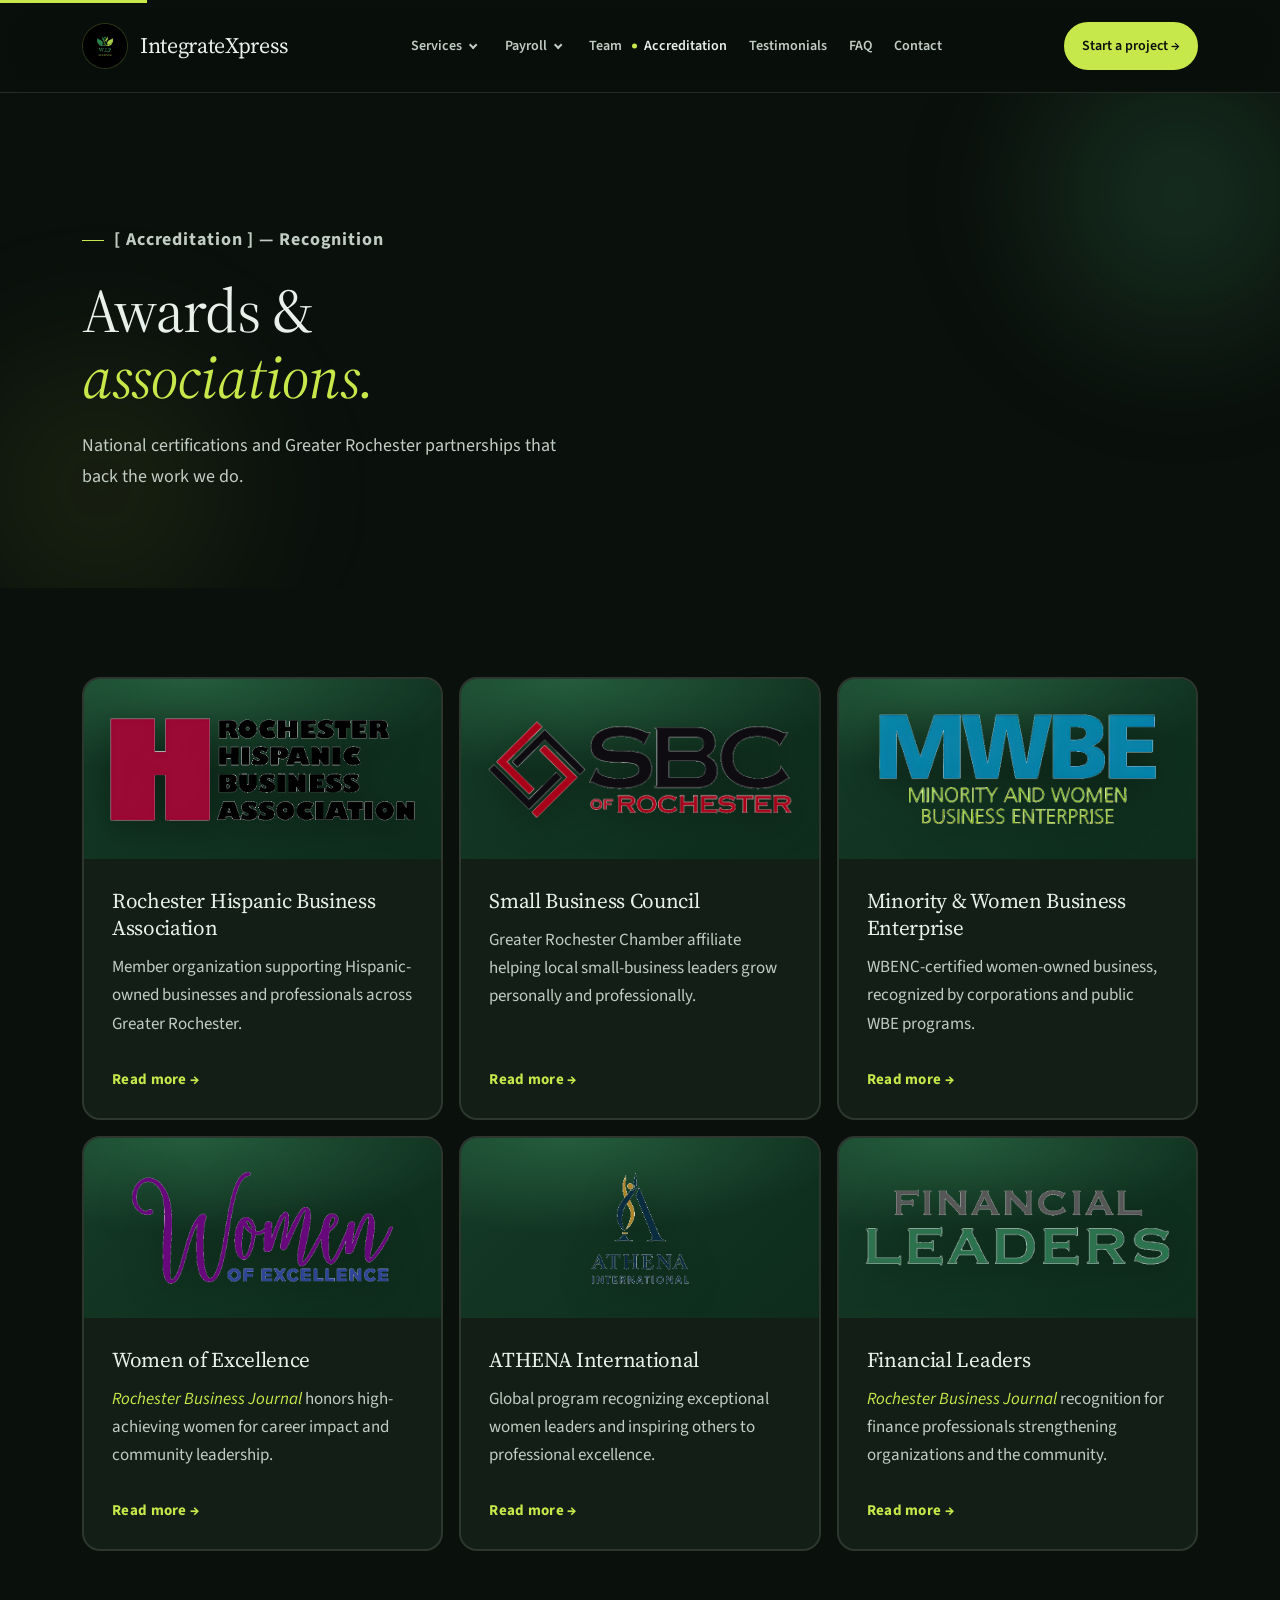
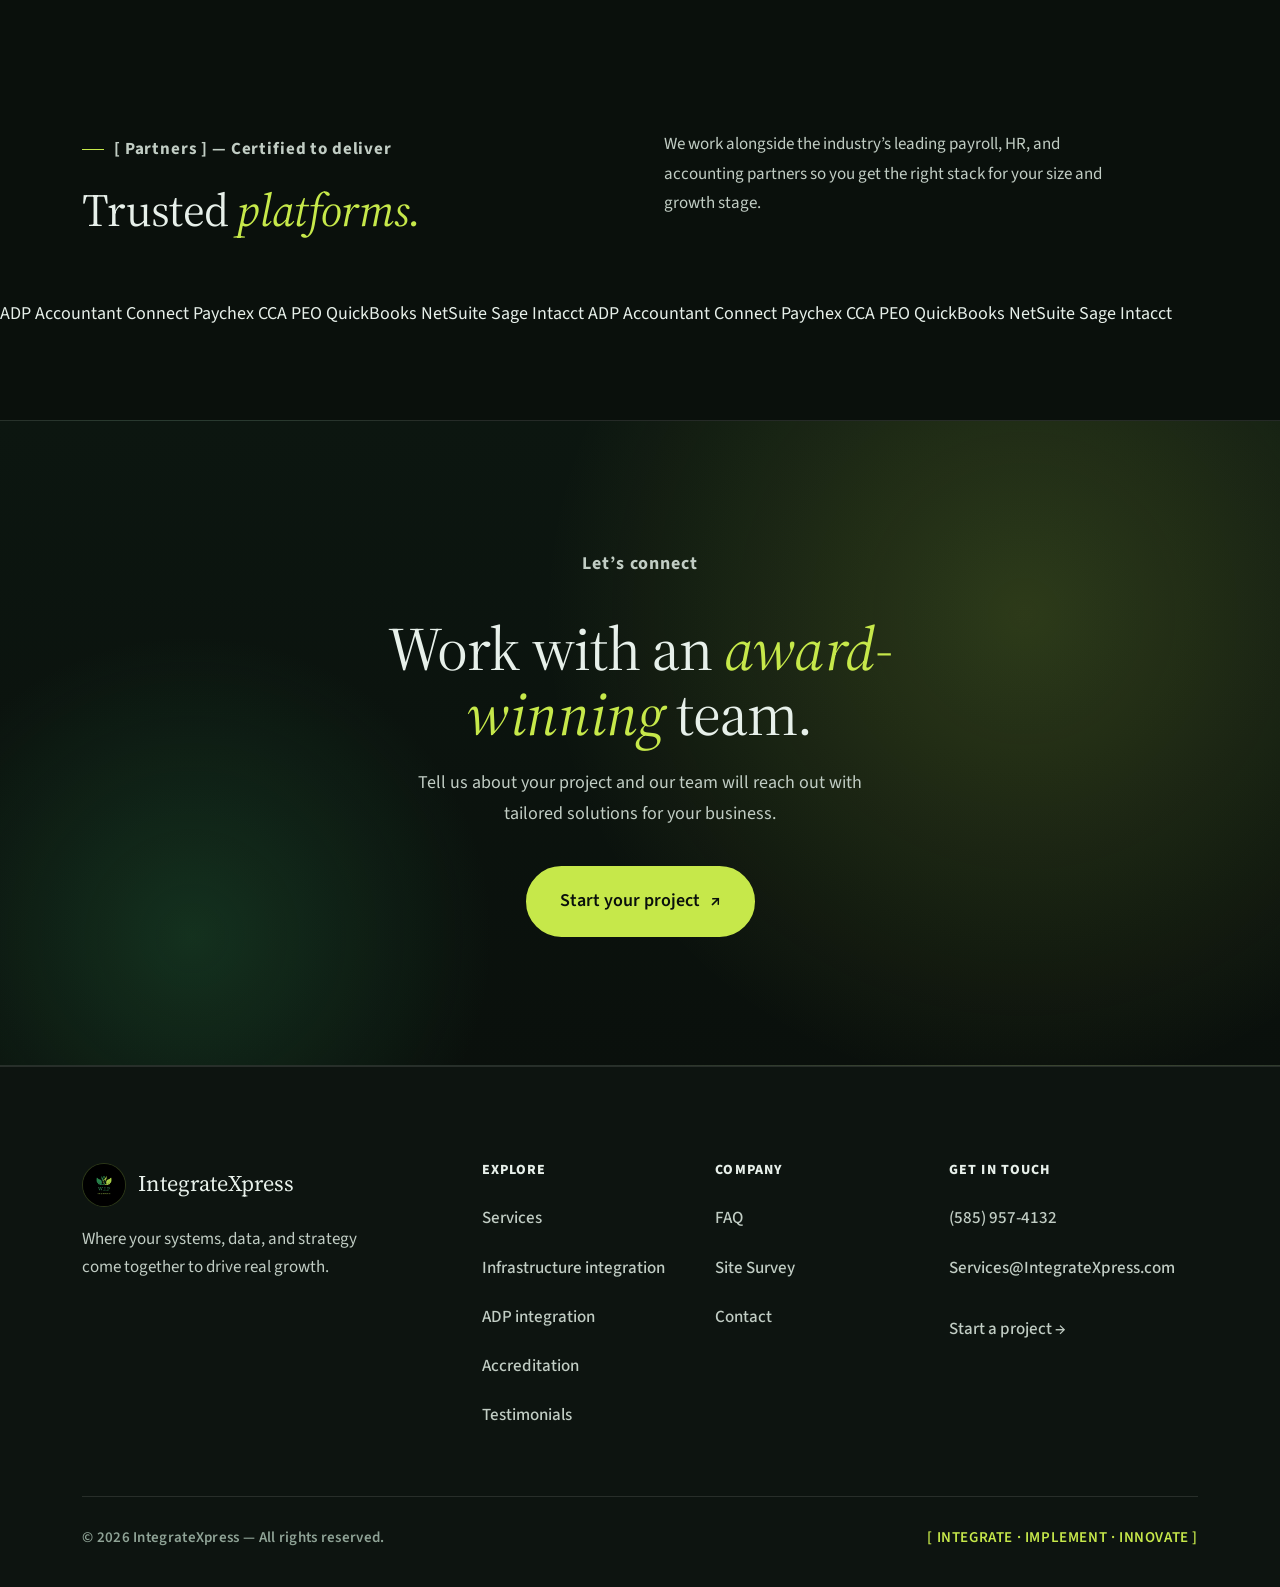
==== accreditation.html @ d5f606ea "Use transparent PNG accreditation logos with improved background removal. Co-authored-by: Cursor <cu" ====
<!DOCTYPE html>
<html lang="en">
<head>
  <meta charset="UTF-8" />
  <meta name="viewport" content="width=device-width, initial-scale=1.0" />
  <title>Accreditation | IntegrateXpress</title>
  <meta name="description" content="Awards, associations, and certifications behind IntegrateXpress." />
  <link rel="icon" type="image/png" href="IntegrateXpress%20Logo%20(2).png" />
  <link rel="preconnect" href="https://fonts.googleapis.com" />
  <link rel="preconnect" href="https://fonts.gstatic.com" crossorigin />
  <link href="https://fonts.googleapis.com/css2?family=Source+Sans+3:ital,wght@0,400;0,500;0,600;0,700;1,400&family=Source+Serif+4:ital,opsz,wght@0,8..60,400;0,8..60,600;1,8..60,400&display=swap" rel="stylesheet" />
  <link rel="stylesheet" href="assets/css/styles.css?v=15" />
</head>
<body>
  <a href="#main" class="skip-link">Skip to content</a>

  <header class="site-header">
    <div class="container">
      <nav class="nav" data-nav aria-label="Primary">
        <a href="index.html" class="nav__brand">
          <img src="IntegrateXpress%20Logo%20(2).png" alt="" />
          <strong>IntegrateXpress</strong>
        </a>
        <button class="nav__toggle" data-nav-toggle aria-label="Toggle menu" aria-expanded="false">
          <span></span><span></span><span></span>
        </button>
                        <ul class="nav__links">
          <li class="nav__item nav__item--dropdown">
            <button type="button" class="nav__dropdown-btn" id="nav-services-btn" data-nav-dropdown="services" data-nav-dropdown-toggle aria-expanded="false" aria-haspopup="true" aria-controls="nav-services-menu">
              Services <span class="nav__dropdown-chevron" aria-hidden="true"></span>
            </button>
            <ul class="nav__sub" id="nav-services-menu" role="menu" aria-labelledby="nav-services-btn">
              <li role="none"><a href="infrastructure-integration.html" role="menuitem">Infrastructure</a></li>
              <li role="none"><a href="erp-consulting.html" role="menuitem">ERP consulting</a></li>
              <li role="none"><a href="services.html" role="menuitem">All services</a></li>
            </ul>
          </li>
          <li class="nav__item nav__item--dropdown">
            <button type="button" class="nav__dropdown-btn" id="nav-payroll-btn" data-nav-dropdown="payroll" data-nav-dropdown-toggle aria-expanded="false" aria-haspopup="true" aria-controls="nav-payroll-menu">
              Payroll <span class="nav__dropdown-chevron" aria-hidden="true"></span>
            </button>
            <ul class="nav__sub" id="nav-payroll-menu" role="menu" aria-labelledby="nav-payroll-btn">
              <li role="none"><a href="adp-integration.html" role="menuitem">ADP integration</a></li>
              <li role="none"><a href="paychex-integration.html" role="menuitem">Paychex referral</a></li>
            </ul>
          </li>
          <li><a href="team.html">Team</a></li>
          <li><a href="accreditation.html">Accreditation</a></li>
          <li><a href="testimonials.html">Testimonials</a></li>
          <li><a href="faq.html">FAQ</a></li>
          <li><a href="contact.html">Contact</a></li>
        </ul>
        <a href="get-started.html" class="btn btn--primary btn--sm nav__cta">Start a project &rarr;</a>
      </nav>
    </div>
  </header>

  <main id="main">

    <section class="page-hero">
      <div class="container">
        <div class="page-hero__inner reveal">
          <p class="kicker">[ Accreditation ] &mdash; Recognition</p>
          <h1>Awards &amp; <br /><em>associations.</em></h1>
          <p>National certifications and Greater Rochester partnerships that back the work we do.</p>
        </div>
      </div>
    </section>

    <section class="section section--tight">
      <div class="container">
        <div class="accred-grid" data-accred-grid>

          <article class="accred reveal" data-accred-title="Rochester Hispanic Business Association" data-accred-template="tpl-accred-rhba">
            <span class="accred__year">Member</span>
            <div class="accred__art">
              <button type="button" class="accred__thumb" aria-label="Open details: Rochester Hispanic Business Association">
                <img src="assets/accred/rochester-hispanic.png?v=1" alt="Rochester Hispanic Business Association logo" width="280" height="120" loading="lazy" />
              </button>
            </div>
            <div class="accred__body">
              <h3>Rochester Hispanic Business Association</h3>
              <p>Member organization supporting Hispanic-owned businesses and professionals across Greater Rochester.</p>
              <button type="button" class="more">Read more &rarr;</button>
            </div>
          </article>

          <article class="accred reveal" data-accred-title="Small Business Council" data-accred-template="tpl-accred-sbc">
            <span class="accred__year">Affiliate</span>
            <div class="accred__art">
              <button type="button" class="accred__thumb" aria-label="Open details: Small Business Council">
                <img src="assets/accred/small-business-council.png?v=1" alt="Small Business Council of Rochester logo" width="280" height="120" loading="lazy" />
              </button>
            </div>
            <div class="accred__body">
              <h3>Small Business Council</h3>
              <p>Greater Rochester Chamber affiliate helping local small-business leaders grow personally and professionally.</p>
              <button type="button" class="more">Read more &rarr;</button>
            </div>
          </article>

          <article class="accred reveal" data-accred-title="Minority &amp; Women Business Enterprise" data-accred-template="tpl-accred-mwbe">
            <span class="accred__year">Certified</span>
            <div class="accred__art">
              <button type="button" class="accred__thumb" aria-label="Open details: Minority and Women Business Enterprise">
                <img src="assets/accred/minority-women-business.png?v=1" alt="Women Business Enterprise National Council certification" width="280" height="120" loading="lazy" />
              </button>
            </div>
            <div class="accred__body">
              <h3>Minority &amp; Women Business Enterprise</h3>
              <p>WBENC-certified women-owned business, recognized by corporations and public WBE programs.</p>
              <button type="button" class="more">Read more &rarr;</button>
            </div>
          </article>

          <article class="accred reveal" data-accred-title="2023 Rochester Business Journal Women of Excellence" data-accred-template="tpl-accred-woe">
            <span class="accred__year">2023</span>
            <div class="accred__art">
              <button type="button" class="accred__thumb" aria-label="Open details: Rochester Business Journal Women of Excellence">
                <img src="assets/accred/women-of-excellence.png?v=1" alt="Rochester Business Journal Women of Excellence 2023" width="280" height="120" loading="lazy" />
              </button>
            </div>
            <div class="accred__body">
              <h3>Women of Excellence</h3>
              <p><em>Rochester Business Journal</em> honors high-achieving women for career impact and community leadership.</p>
              <button type="button" class="more">Read more &rarr;</button>
            </div>
          </article>

          <article class="accred reveal" data-accred-title="2023 ATHENA International" data-accred-template="tpl-accred-athena">
            <span class="accred__year">2023</span>
            <div class="accred__art">
              <button type="button" class="accred__thumb" aria-label="Open details: ATHENA International">
                <img src="assets/accred/athena-international.png?v=1" alt="ATHENA International Award 2023" width="280" height="120" loading="lazy" />
              </button>
            </div>
            <div class="accred__body">
              <h3>ATHENA International</h3>
              <p>Global program recognizing exceptional women leaders and inspiring others to professional excellence.</p>
              <button type="button" class="more">Read more &rarr;</button>
            </div>
          </article>

          <article class="accred reveal" data-accred-title="Financial Leaders" data-accred-template="tpl-accred-financial">
            <span class="accred__year">2023</span>
            <div class="accred__art">
              <button type="button" class="accred__thumb" aria-label="Open details: Financial Leaders">
                <img src="assets/accred/financial-leaders.png?v=1" alt="Rochester Business Journal Financial Leaders 2023" width="280" height="120" loading="lazy" />
              </button>
            </div>
            <div class="accred__body">
              <h3>Financial Leaders</h3>
              <p><em>Rochester Business Journal</em> recognition for finance professionals strengthening organizations and the community.</p>
              <button type="button" class="more">Read more &rarr;</button>
            </div>
          </article>

        </div>
      </div>
    </section>

    <!-- PARTNER MARQUEE -->
    <section class="section section--tight">
      <div class="container">
        <div class="section-head reveal">
          <div>
            <p class="kicker">[ Partners ] &mdash; Certified to deliver</p>
            <h2>Trusted <em>platforms.</em></h2>
          </div>
          <p>We work alongside the industry&rsquo;s leading payroll, HR, and accounting partners so you get the right stack for your size and growth stage.</p>
        </div>
      </div>

      <div class="marquee" aria-label="Partner platforms">
        <div class="marquee__track">
          <span class="marquee__item">ADP Accountant Connect</span>
          <span class="marquee__item">Paychex</span>
          <span class="marquee__item">CCA</span>
          <span class="marquee__item">PEO</span>
          <span class="marquee__item">QuickBooks</span>
          <span class="marquee__item">NetSuite</span>
          <span class="marquee__item">Sage Intacct</span>
          <span class="marquee__item">ADP Accountant Connect</span>
          <span class="marquee__item">Paychex</span>
          <span class="marquee__item">CCA</span>
          <span class="marquee__item">PEO</span>
          <span class="marquee__item">QuickBooks</span>
          <span class="marquee__item">NetSuite</span>
          <span class="marquee__item">Sage Intacct</span>
        </div>
      </div>
    </section>

    <!-- CTA -->
    <section class="cta-band">
      <div class="container reveal">
        <p class="kicker kicker--plain">Let&rsquo;s connect</p>
        <h2>Work with an <em>award-winning</em> team.</h2>
        <p>Tell us about your project and our team will reach out with tailored solutions for your business.</p>
        <a href="get-started.html" class="btn btn--primary btn--lg">Start your project <span class="arrow">&#8599;</span></a>
      </div>
    </section>
  </main>

  <footer class="site-footer">
    <div class="container">
      <div class="footer__top">
        <div>
          <div class="footer__brand">
            <img src="IntegrateXpress%20Logo%20(2).png" alt="" />
            <strong>IntegrateXpress</strong>
          </div>
          <p class="footer__tagline">Where your systems, data, and strategy come together to drive real growth.</p>
        </div>
        <div class="footer__col">
          <h4>Explore</h4>
          <a href="services.html">Services</a>
          <a href="infrastructure-integration.html">Infrastructure integration</a>
          <a href="adp-integration.html">ADP integration</a>
          <a href="accreditation.html">Accreditation</a>
          <a href="testimonials.html">Testimonials</a>
        </div>
        <div class="footer__col">
          <h4>Company</h4>
          <a href="faq.html">FAQ</a>
          <a href="site-survey.html">Site Survey</a>
          <a href="contact.html">Contact</a>
        </div>
        <div class="footer__col">
          <h4>Get in touch</h4>
          <a href="tel:+15859574132">(585) 957-4132</a>
          <a href="mailto:Services@IntegrateXpress.com">Services@IntegrateXpress.com</a>
          <a href="get-started.html" class="footer-link--cta">Start a project &rarr;</a>
        </div>
      </div>
      <div class="footer__bottom">
        <span>&copy; <span data-year>2026</span> IntegrateXpress &mdash; All rights reserved.</span>
        <span class="seal">[ INTEGRATE &middot; IMPLEMENT &middot; INNOVATE ]</span>
      </div>
    </div>
  </footer>

  <dialog class="accred-dialog" id="accred-dialog" aria-labelledby="accred-dialog-title">
    <div class="accred-dialog__inner">
      <button type="button" class="accred-dialog__close" data-accred-dialog-close aria-label="Close">&times;</button>
      <h2 id="accred-dialog-title" class="accred-dialog__title"></h2>
      <div class="accred-dialog__body" data-accred-dialog-body></div>
    </div>
  </dialog>

  <template id="tpl-accred-rhba">
    <p>The organization is dedicated to empowering Hispanic-owned businesses and professionals in the Greater Rochester area, founded in 1989 to promote economic and educational advancements for the Hispanic community. It offers a networking platform, celebrates Hispanic heritage, and provides updates and information to its members. Annually, it honors an individual with the Hispanic Business Person of the Year award, acknowledging their contributions to the business community and highlighting the impact of Hispanic professionals and entrepreneurs.</p>
  </template>

  <template id="tpl-accred-sbc">
    <p>The Small Business Council of Rochester (SBC), an affiliate of Greater Rochester Chamber of Commerce, has a lot to offer businesses in the Greater Rochester area. Led by an entirely volunteer but dedicated group of Rochester&rsquo;s small business leaders, the Small Business Council of Rochester is committed to providing Rochester&rsquo;s business community with programs to help local business leaders, and their businesses, grow and prosper &mdash; both personally and professionally.</p>
  </template>

  <template id="tpl-accred-mwbe">
    <p>Women Business Enterprise Certification with the Women&rsquo;s Business Enterprise National Council (WBENC), a private third-party that certifies women-owned businesses on behalf of U.S. corporations or WBE certification through city, county or state programs.</p>
  </template>

  <template id="tpl-accred-woe">
    <p>Women of Excellence identifies high-achieving women for their tremendous career accomplishments. The women are selected based on their professional experience, community involvement, leadership and sustained commitment to mentoring.</p>
  </template>

  <template id="tpl-accred-athena">
    <p>The internationally-recognized ATHENA Award<sup>&reg;</sup> Program was founded in 1982 in Lansing, Michigan by ATHENA International Founder Martha Mertz. The award was originally established to honor the achievements of exceptional women leaders. And more importantly, it was established to inspire others to achieve excellence in their professional and business lives.</p>
    <p>Since 1982, more than 6,700 top leaders in over 500 communities have received the prestigious ATHENA Award<sup>&reg;</sup> in the United States, Bermuda, Canada, China, Greece, India, Russia, United Arab Emirates, and United Kingdom. By honoring exceptional leaders, the ATHENA Award<sup>&reg;</sup> Program seeks to inspire others to achieve excellence in their professional and personal lives.</p>
  </template>

  <template id="tpl-accred-financial">
    <p>Recognizing financial professionals who have made outstanding contributions to their organizations and to the Greater Rochester community.</p>
  </template>

  <script src="assets/js/main.js?v=12"></script>
</body>
</html>
---- assets/css/styles.css ----
/* ============================================================
   IntegrateXpress  --  dark editorial green theme
   ============================================================ */

:root {
  /* Surfaces */
  --bg: #0a100c;
  --bg-2: #0d1410;
  --surface: #131e16;
  --surface-2: #1a2820;
  --surface-3: #213029;
  --line: rgba(255, 255, 255, 0.11);
  --line-2: rgba(198, 232, 74, 0.18);

  /* Greens */
  --green-deep: #1a5a36;
  --green: #2a7a47;
  --green-2: #46a16a;
  --olive: #8aa83e;

  /* Lime accent (from the brighter logo leaf) */
  --lime: #c6e84a;
  --lime-soft: rgba(198, 232, 74, 0.14);
  --lime-bright: #d8ee62;
  --lime-deep: #aacc2d;

  /* Text — slightly brighter secondary for readability */
  --text: #e7f0ea;
  --text-2: #c1cdc4;
  --text-3: #8fa396;

  /* Radius / shadow */
  --r-sm: 10px;
  --r: 18px;
  --r-lg: 28px;
  --r-xl: 40px;
  --shadow-1: 0 1px 0 rgba(255, 255, 255, 0.04) inset, 0 20px 40px -20px rgba(0, 0, 0, 0.6);
  --shadow-2: 0 30px 60px -30px rgba(0, 0, 0, 0.7), 0 0 0 1px var(--line);

  /* Type — high-legibility pairing */
  --display: "Source Serif 4", "Source Serif Pro", Georgia, "Times New Roman", serif;
  --sans: "Source Sans 3", -apple-system, BlinkMacSystemFont, "Segoe UI", Roboto, Helvetica, Arial, sans-serif;
  --mono: var(--sans);

  /* Layout */
  --container: 1180px;
  --header-h: 92px;
  --tap-min: 48px;
}

* { box-sizing: border-box; }

html { scroll-behavior: smooth; background: var(--bg); }

body {
  margin: 0;
  font-family: var(--sans);
  font-size: 1.125rem;
  line-height: 1.72;
  color: var(--text);
  background: var(--bg);
  -webkit-font-smoothing: antialiased;
  -moz-osx-font-smoothing: grayscale;
  overflow-x: hidden;
}

img, video, svg { max-width: 100%; display: block; }

::selection { background: var(--lime); color: #0a100c; }

/* Comfortable focus indicators */
:focus-visible {
  outline: 3px solid var(--lime-bright);
  outline-offset: 3px;
}
:focus:not(:focus-visible) {
  outline: none;
}

a {
  color: var(--text);
  text-decoration: none;
  transition: color .2s ease;
}
a:hover { color: var(--lime); }

h1, h2, h3, h4 {
  font-family: var(--display);
  font-weight: 400;
  color: var(--text);
  letter-spacing: -0.015em;
  line-height: 1.12;
  margin: 0 0 .52em;
}
h1 { font-size: clamp(2.35rem, 5.2vw, 4.5rem); line-height: 1.06; }
h2 { font-size: clamp(1.9rem, 3.6vw, 3.35rem); }
h3 { font-size: clamp(1.35rem, 2vw, 1.95rem); }
h4 {
  font-family: var(--sans);
  font-size: 1.0625rem;
  font-weight: 700;
  letter-spacing: .06em;
  text-transform: uppercase;
}
em, .italic { font-style: italic; color: var(--lime); }

p { margin: 0 0 1em; color: var(--text-2); }

.btn--primary:focus-visible {
  outline: 3px solid #fff;
  outline-offset: 4px;
}

.container {
  width: 100%;
  max-width: var(--container);
  margin: 0 auto;
  padding: 0 32px;
}
@media (max-width: 600px) { .container { padding: 0 20px; } }

.section { padding: clamp(80px, 10vw, 128px) 0; position: relative; }
.section--tight { padding: clamp(64px, 7vw, 96px) 0; }
.section--divider { border-top: 1px solid var(--line); }

/* Eyebrow / kicker — clear labels without tiny monospace */
.kicker {
  font-family: var(--sans);
  font-size: 0.875rem;
  font-weight: 700;
  text-transform: none;
  letter-spacing: 0.05em;
  color: var(--lime);
  margin: 0 0 1.25em;
  display: inline-flex;
  align-items: center;
  gap: 10px;
  line-height: 1.35;
}
.kicker::before {
  content: "";
  width: 22px;
  height: 1px;
  background: var(--lime);
  display: inline-block;
}
.kicker--plain::before { display: none; }

/* Skip link */
.skip-link {
  position: absolute;
  left: 0; top: -40px;
  background: var(--lime);
  color: #0a100c;
  padding: 12px 18px;
  font-weight: 700;
  z-index: 1000;
  font-family: var(--sans);
  font-size: 0.9375rem;
  letter-spacing: .04em;
  line-height: 1.25;
}
.skip-link:focus { top: 0; color: #0a100c; }
.skip-link:focus-visible {
  outline: 3px solid #0a100c;
  outline-offset: 2px;
}

/* ============================================================
   Header / Nav
   ============================================================ */
.site-header {
  position: sticky;
  top: 0;
  z-index: 100;
  background: rgba(10, 16, 12, 0.72);
  backdrop-filter: saturate(160%) blur(14px);
  -webkit-backdrop-filter: saturate(160%) blur(14px);
  border-bottom: 1px solid var(--line);
}
.nav {
  display: flex;
  align-items: center;
  justify-content: space-between;
  height: var(--header-h);
  gap: 24px;
  position: relative;
}
.nav__brand {
  display: flex;
  align-items: center;
  gap: 12px;
  font-family: var(--display);
  font-size: 1.375rem;
  letter-spacing: -0.015em;
  color: var(--text);
}
.nav__brand:hover { color: var(--text); }
.nav__brand img {
  height: 46px;
  width: 46px;
  object-fit: cover;
  border-radius: 50%;
  background: #0a100c;
  border: 1px solid var(--line-2);
}
.nav__brand strong { font-weight: 400; }

.nav__links {
  display: flex;
  align-items: center;
  gap: clamp(12px, 2vw, 22px);
  list-style: none;
  padding: 0;
  margin: 0;
  flex: 1;
  justify-content: center;
  min-width: 0;
}
.nav__links a {
  font-size: clamp(0.8125rem, 1.1vw, 1rem);
  color: var(--text-2);
  font-weight: 600;
  position: relative;
  padding: 14px 0;
  min-height: var(--tap-min);
  display: inline-flex;
  align-items: center;
  white-space: nowrap;
  transition: color .2s ease;
}
.nav__links a:hover { color: var(--text); }
.nav__links a.is-active { color: var(--text); }
.nav__links a.is-active::before {
  content: "";
  width: 5px; height: 5px;
  border-radius: 50%;
  background: var(--lime);
  position: absolute;
  left: -12px; top: 50%;
  transform: translateY(-50%);
}

/* Services dropdown */
.nav__links > li {
  list-style: none;
}
.nav__item--dropdown {
  position: relative;
  display: flex;
  flex-wrap: wrap;
  align-items: center;
}
.nav__dropdown-btn {
  font-family: inherit;
  font-size: clamp(0.8125rem, 1.1vw, 1rem);
  font-weight: 600;
  color: var(--text-2);
  background: transparent;
  border: none;
  cursor: pointer;
  padding: 14px 6px 14px 0;
  min-height: var(--tap-min);
  display: inline-flex;
  align-items: center;
  gap: 8px;
  transition: color .2s ease;
  border-radius: var(--r-sm);
}
.nav__dropdown-btn:hover,
.nav__dropdown-btn.is-active { color: var(--text); }
.nav__dropdown-btn.is-active .nav__dropdown-chevron { color: var(--lime); }
.nav__dropdown-chevron {
  width: 0.45em;
  height: 0.45em;
  border-right: 2px solid currentColor;
  border-bottom: 2px solid currentColor;
  transform: rotate(45deg);
  margin-bottom: 0.15em;
  transition: transform .2s ease;
  flex-shrink: 0;
}
.nav__item--dropdown.is-open .nav__dropdown-chevron {
  transform: rotate(-135deg);
  margin-bottom: -0.1em;
}
.nav__sub {
  list-style: none;
  padding: 0;
  margin: 0;
}
.nav__sub li { margin: 0; }
.nav__sub a {
  display: block;
  padding: 12px 16px;
  font-size: 1rem;
  font-weight: 600;
  color: var(--text-2);
  text-decoration: none;
  border-radius: var(--r-sm);
  transition: background .2s ease, color .2s ease;
}
.nav__sub a:hover {
  background: var(--lime-soft);
  color: var(--text);
}
.nav__sub a.is-active {
  color: var(--text);
  background: rgba(198, 232, 74, 0.08);
}

@media (min-width: 1101px) {
  .nav__item--dropdown {
    flex-wrap: nowrap;
  }
  .nav__sub {
    position: absolute;
    top: 100%;
    left: 50%;
    transform: translateX(-50%);
    min-width: min(300px, calc(100vw - 40px));
    padding: 12px;
    background: var(--surface);
    border: 1px solid var(--line);
    border-radius: var(--r-sm);
    box-shadow: var(--shadow-2);
    z-index: 120;
    visibility: hidden;
    opacity: 0;
    pointer-events: none;
    transition: opacity .2s ease, visibility .2s ease;
  }
  .nav__item--dropdown:hover .nav__sub,
  .nav__item--dropdown:focus-within .nav__sub,
  .nav__item--dropdown.is-open .nav__sub {
    visibility: visible;
    opacity: 1;
    pointer-events: auto;
  }
}

@media (max-width: 1100px) {
  .nav__item--dropdown {
    flex-direction: column;
    align-items: stretch;
    width: 100%;
  }
  .nav__dropdown-btn {
    width: 100%;
    justify-content: space-between;
    padding: 12px 0;
  }
  .nav__sub {
    display: none;
    width: 100%;
    padding: 4px 0 12px 16px;
    margin: 0;
    border-left: 2px solid var(--line-2);
  }
  .nav__item--dropdown.is-open .nav__sub {
    display: block;
  }
}

.nav__cta { display: inline-flex; }

.nav__toggle {
  display: none;
  background: transparent;
  border: 1px solid var(--line);
  padding: 14px 16px;
  min-width: var(--tap-min);
  min-height: var(--tap-min);
  cursor: pointer;
  border-radius: 999px;
  align-items: center;
  justify-content: center;
}
.nav__toggle span {
  display: block;
  width: 18px;
  height: 1.5px;
  background: var(--text);
  margin: 4px 0;
  transition: transform .25s ease, opacity .25s ease;
}
.nav__toggle[aria-expanded="true"] span:nth-child(1) { transform: translateY(5.5px) rotate(45deg); }
.nav__toggle[aria-expanded="true"] span:nth-child(2) { opacity: 0; }
.nav__toggle[aria-expanded="true"] span:nth-child(3) { transform: translateY(-5.5px) rotate(-45deg); }

/* Use menu button before links crowd (fixes smushed nav on laptop widths) */
@media (max-width: 1100px) {
  .nav__toggle { display: block; }
  .nav__links, .nav__cta { display: none; }
  .nav.is-open .nav__links,
  .nav.is-open .nav__cta {
    display: flex;
    position: absolute;
    top: var(--header-h);
    left: 0; right: 0;
    flex-direction: column;
    align-items: flex-start;
    background: rgba(10, 16, 12, 0.96);
    backdrop-filter: blur(20px);
    padding: 28px;
    gap: 16px;
    border-bottom: 1px solid var(--line);
  }
  .nav.is-open .nav__links > li:not(.nav__item--dropdown) > a {
    font-size: 1.125rem;
    color: var(--text);
    padding: 12px 0;
    width: 100%;
  }
  .nav.is-open .nav__links > li:not(.nav__item--dropdown) > a.is-active::before { display: none; }
  .nav.is-open .nav__sub a { padding: 12px 14px; font-size: 1.0625rem; }
}

/* ============================================================
   Buttons
   ============================================================ */
.btn {
  display: inline-flex;
  align-items: center;
  justify-content: center;
  gap: 10px;
  min-height: var(--tap-min);
  padding: 14px 26px;
  font-family: var(--sans);
  font-weight: 600;
  font-size: 1.0625rem;
  border: 2px solid transparent;
  border-radius: 999px;
  cursor: pointer;
  transition: transform .15s ease, background .2s ease, color .2s ease, border-color .2s ease, box-shadow .25s ease;
  white-space: nowrap;
  text-decoration: none;
}
.btn:hover { transform: translateY(-1px); }
.btn .arrow { transition: transform .25s ease; }
.btn:hover .arrow { transform: translate(3px, -3px); }

.btn--primary {
  background: var(--lime);
  color: #0a100c;
  border-color: var(--lime);
}
.btn--primary:hover {
  background: var(--lime-bright);
  border-color: var(--lime-bright);
  color: #0a100c;
  box-shadow: 0 12px 40px -10px rgba(198, 232, 74, 0.45);
}

.btn--ghost {
  background: transparent;
  color: var(--text);
  border-color: rgba(255, 255, 255, 0.18);
}
.btn--ghost:hover { background: rgba(255, 255, 255, 0.04); border-color: rgba(255, 255, 255, 0.32); color: var(--text); }
.btn--ghost:focus-visible {
  outline-color: var(--lime-bright);
}

.btn--dark {
  background: var(--surface);
  color: var(--text);
  border-color: var(--line);
}
.btn--dark:hover { background: var(--surface-2); color: var(--text); border-color: var(--line-2); }

.btn--sm {
  padding: 10px 20px;
  min-height: 44px;
  font-size: 0.9375rem;
}
.btn--lg { padding: 18px 32px; min-height: 52px; font-size: 1.125rem; }
.btn--pill-sm {
  padding: 10px 16px;
  min-height: 40px;
  font-size: 0.8125rem;
  font-family: var(--sans);
  font-weight: 700;
  text-transform: uppercase;
  letter-spacing: .06em;
}
.btn--align-start { align-self: flex-start; }

/* ============================================================
   Hero (home page)
   ============================================================ */
.hero {
  position: relative;
  padding: clamp(48px, 7vw, 100px) 0 clamp(60px, 7vw, 110px);
  overflow: hidden;
}
.hero::before {
  content: "";
  position: absolute;
  top: -200px; left: -200px;
  width: 700px; height: 700px;
  background: radial-gradient(closest-side, rgba(42, 122, 71, 0.35), transparent 70%);
  filter: blur(40px);
  z-index: 0;
  pointer-events: none;
}
.hero::after {
  content: "";
  position: absolute;
  bottom: -260px; right: -200px;
  width: 720px; height: 720px;
  background: radial-gradient(closest-side, rgba(198, 232, 74, 0.18), transparent 70%);
  filter: blur(50px);
  z-index: 0;
  pointer-events: none;
}
.hero__grid {
  display: grid;
  grid-template-columns: 1.05fr 0.95fr;
  gap: clamp(32px, 4vw, 64px);
  align-items: end;
  position: relative;
  z-index: 1;
}
@media (max-width: 960px) {
  .hero__grid { grid-template-columns: 1fr; gap: 48px; }
}

.hero__copy h1 { margin-bottom: 28px; }
.hero__copy h1 .lead-word {
  display: inline-block;
  font-style: italic;
  color: var(--lime);
}
.hero__copy .sub {
  font-size: clamp(1.0625rem, 1.3vw, 1.2225rem);
  color: var(--text-2);
  max-width: 52ch;
  margin: 0 0 36px;
}
.hero__buttons { display: flex; gap: 14px; flex-wrap: wrap; }

.hero__media {
  position: relative;
  border-radius: var(--r-lg);
  overflow: hidden;
  background: var(--surface);
  border: 2px solid var(--line);
  aspect-ratio: 4 / 5;
  box-shadow: var(--shadow-2);
}
.hero__media video,
.hero__media img {
  width: 100%;
  height: 100%;
  object-fit: cover;
  display: block;
}
.hero__media::after {
  content: "";
  position: absolute;
  inset: 0;
  background: linear-gradient(180deg, transparent 50%, rgba(10, 16, 12, 0.65) 100%);
  pointer-events: none;
}
.hero__media-badge {
  position: absolute;
  bottom: 22px;
  left: 22px;
  right: 22px;
  z-index: 2;
  display: flex;
  align-items: center;
  justify-content: space-between;
  gap: 16px;
  color: var(--text);
}
.hero__media-badge .pulse {
  width: 10px; height: 10px;
  border-radius: 50%;
  background: var(--lime);
  box-shadow: 0 0 0 4px rgba(198, 232, 74, 0.22);
  animation: pulse 4s ease-out infinite;
}
@keyframes pulse {
  0% { box-shadow: 0 0 0 0 rgba(198, 232, 74, 0.28); }
  100% { box-shadow: 0 0 0 12px rgba(198, 232, 74, 0); }
}
.hero__media-badge .label {
  font-family: var(--sans);
  font-size: 0.875rem;
  font-weight: 600;
  text-transform: none;
  letter-spacing: 0.02em;
}

/* Hero side stats */
.hero__stats {
  display: grid;
  grid-template-columns: repeat(3, 1fr);
  gap: 12px;
  margin-top: 40px;
  padding-top: 32px;
  border-top: 1px solid var(--line);
}
.hero__stats .stat {
  display: flex;
  flex-direction: column;
  gap: 4px;
}
.hero__stats .stat__num {
  font-family: var(--display);
  font-size: clamp(1.65rem, 2.8vw, 2.15rem);
  color: var(--text);
  letter-spacing: -0.015em;
  line-height: 1;
}
.hero__stats .stat__num em { color: var(--lime); }
.hero__stats .stat__label {
  font-family: var(--sans);
  font-size: 0.875rem;
  font-weight: 600;
  text-transform: none;
  letter-spacing: 0.02em;
  color: var(--text-3);
}

/* ============================================================
   Industries strip (static, easy to read)
   ============================================================ */
.industries-strip {
  border-block: 1px solid var(--line);
  background: var(--surface);
  padding: clamp(24px, 3.5vw, 36px) 0;
}
.industries-strip .container {
  text-align: center;
}
.industries-strip__title {
  font-family: var(--sans);
  font-size: 0.8125rem;
  font-weight: 700;
  letter-spacing: 0.09em;
  text-transform: uppercase;
  color: var(--lime);
  margin: 0 0 1rem;
}
.industries-strip__list {
  list-style: none;
  margin: 0 auto;
  padding: 0;
  display: flex;
  flex-wrap: wrap;
  justify-content: center;
  align-items: center;
  gap: 0.35rem 0;
  max-width: 960px;
}
.industries-strip__list li {
  font-family: var(--sans);
  font-size: clamp(1.0625rem, 1.3vw, 1.1875rem);
  font-weight: 600;
  color: var(--text);
}
.industries-strip__list li:not(:last-child)::after {
  content: "";
  display: inline-block;
  width: 5px;
  height: 5px;
  border-radius: 50%;
  margin: 0 1rem;
  background: var(--lime);
  opacity: 0.85;
  vertical-align: middle;
}

/* ============================================================
   Section header
   ============================================================ */
.section-head {
  display: grid;
  grid-template-columns: 1fr 1fr;
  gap: 48px;
  align-items: end;
  margin-bottom: 64px;
}
@media (max-width: 820px) {
  .section-head { grid-template-columns: 1fr; gap: 24px; }
}
.section-head h2 { margin: 0; max-width: min(36ch, 100%); line-height: 1.08; }
.section-head p { color: var(--text-2); max-width: 58ch; font-size: 1.0625rem; line-height: 1.72; }

/* ============================================================
   Bento grid (services)
   ============================================================ */
.bento {
  display: grid;
  grid-template-columns: repeat(12, 1fr);
  gap: 16px;
}
@media (max-width: 900px) { .bento { grid-template-columns: repeat(6, 1fr); } }
@media (max-width: 600px) { .bento { grid-template-columns: repeat(2, 1fr); gap: 12px; } }

.bento__tile {
  background: var(--surface);
  border: 2px solid var(--line);
  border-radius: var(--r);
  padding: 32px;
  display: flex;
  flex-direction: column;
  justify-content: space-between;
  gap: 22px;
  min-height: 248px;
  position: relative;
  overflow: hidden;
  transition: transform .35s cubic-bezier(.2,.7,.2,1), border-color .25s ease, background .25s ease;
}
.bento__tile:hover {
  transform: translateY(-2px);
  border-color: var(--line-2);
  background: var(--surface-2);
}
.bento__tile.is-feature {
  background: linear-gradient(135deg, #14442b 0%, #0d2e1c 60%, #0a221a 100%);
  border-color: rgba(198, 232, 74, 0.16);
  min-height: 360px;
}
.bento__tile.is-lime {
  background: linear-gradient(135deg, var(--lime) 0%, #b6d640 100%);
  color: #0a100c;
  border-color: transparent;
}
.bento__tile.is-lime h3, .bento__tile.is-lime p, .bento__tile.is-lime .tile__no { color: #0a100c; }
.bento__tile.is-image { padding: 0; min-height: 320px; }
.bento__tile.is-image .tile__img {
  position: absolute;
  inset: 0;
  width: 100%; height: 100%;
  object-fit: cover;
  z-index: 0;
}
.bento__tile.is-image .tile__overlay {
  position: absolute;
  inset: 0;
  background: linear-gradient(180deg, rgba(10, 16, 12, 0.05) 30%, rgba(10, 16, 12, 0.86) 100%);
  z-index: 1;
}
.bento__tile.is-image .tile__content {
  position: relative;
  z-index: 2;
  padding: 32px;
  display: flex;
  flex-direction: column;
  justify-content: space-between;
  height: 100%;
}

.bento__tile h3 { margin: 0; line-height: 1.22; }
.bento__tile p { margin: 0; color: var(--text-2); font-size: 1.0625rem; line-height: 1.65; }
.tile__no {
  font-family: var(--sans);
  font-size: 0.875rem;
  font-weight: 700;
  letter-spacing: .04em;
  text-transform: none;
  color: var(--text-3);
}
.tile__cta { margin-top: 22px; }
.bento__tile.is-feature .tile__no { color: var(--lime); }

/* Bento spans */
.b-12 { grid-column: span 12; }
.b-8  { grid-column: span 8; }
.b-7  { grid-column: span 7; }
.b-6  { grid-column: span 6; }
.b-5  { grid-column: span 5; }
.b-4  { grid-column: span 4; }
.b-3  { grid-column: span 3; }
@media (max-width: 900px) {
  .b-8, .b-7, .b-6, .b-5, .b-4 { grid-column: span 6; }
  .b-3 { grid-column: span 3; }
  .b-12 { grid-column: span 6; }
}
@media (max-width: 600px) {
  .b-8, .b-7, .b-6, .b-5, .b-4, .b-3, .b-12 { grid-column: span 2; }
}

/* ============================================================
   Process / steps
   ============================================================ */
.steps {
  display: grid;
  grid-template-columns: repeat(4, 1fr);
  gap: 24px;
  position: relative;
}
.steps::before {
  content: "";
  position: absolute;
  left: 0; right: 0; top: 22px;
  height: 1px;
  background: var(--line);
}
@media (max-width: 900px) {
  .steps { grid-template-columns: repeat(2, 1fr); }
  .steps::before { display: none; }
}
@media (max-width: 520px) {
  .steps { grid-template-columns: 1fr; }
}
.step {
  position: relative;
  padding-top: 56px;
}
.step__dot {
  position: absolute;
  top: 12px; left: 0;
  width: 22px; height: 22px;
  border-radius: 50%;
  background: var(--bg);
  border: 1px solid var(--line-2);
  display: inline-flex;
  align-items: center;
  justify-content: center;
}
.step__dot::after {
  content: "";
  width: 8px; height: 8px;
  border-radius: 50%;
  background: var(--lime);
}
.step__no {
  font-family: var(--sans);
  font-size: 0.875rem;
  font-weight: 700;
  letter-spacing: 0.04em;
  text-transform: none;
  color: var(--lime);
  margin-bottom: 12px;
  display: block;
}
.step h3 { margin: 0 0 10px; font-size: clamp(1.375rem, 1.8vw, 1.5rem); }
.step p { margin: 0; color: var(--text-2); font-size: 1.0625rem; line-height: 1.68; }

/* ============================================================
   Featured quote
   ============================================================ */
.featured-quote {
  background:
    radial-gradient(700px circle at 90% 0%, rgba(198, 232, 74, 0.10), transparent 60%),
    linear-gradient(180deg, #0e1a13 0%, #0a100c 100%);
  border: 2px solid var(--line);
  border-radius: var(--r-xl);
  padding: clamp(48px, 6vw, 88px);
  position: relative;
  overflow: hidden;
}
.featured-quote::before {
  content: "“";
  position: absolute;
  top: 12px;
  left: 24px;
  font-family: var(--display);
  font-size: 12rem;
  line-height: 1;
  color: var(--lime);
  opacity: 0.18;
}
.featured-quote blockquote {
  margin: 0 0 32px;
  font-family: var(--display);
  font-size: clamp(1.55rem, 3vw, 2.35rem);
  line-height: 1.22;
  color: var(--text);
  max-width: min(34ch, 100%);
  letter-spacing: -0.01em;
}
.featured-quote blockquote em { color: var(--lime); }
.featured-quote cite {
  font-family: var(--sans);
  font-style: normal;
  font-size: 0.9375rem;
  font-weight: 700;
  text-transform: none;
  letter-spacing: 0.02em;
  color: var(--text-2);
}

.quotes {
  display: grid;
  grid-template-columns: repeat(auto-fit, minmax(300px, 1fr));
  gap: 20px;
  margin-top: 28px;
}
.quote {
  background: var(--surface);
  border: 2px solid var(--line);
  border-radius: var(--r);
  padding: 32px;
  transition: border-color .2s ease, background .25s ease;
}
.quote:hover { transform: none; border-color: var(--line-2); background: var(--surface-2); }
.quote blockquote {
  margin: 0 0 18px;
  font-family: var(--display);
  font-size: 1.285rem;
  line-height: 1.38;
  color: var(--text);
  letter-spacing: -0.008em;
}
.quote cite {
  font-family: var(--sans);
  font-style: normal;
  font-size: 0.875rem;
  font-weight: 700;
  text-transform: none;
  letter-spacing: 0.02em;
  color: var(--text-3);
}

/* ============================================================
   Accreditation
   ============================================================ */
.accred-grid {
  display: grid;
  grid-template-columns: repeat(3, 1fr);
  gap: 16px;
}
@media (max-width: 880px) { .accred-grid { grid-template-columns: repeat(2, 1fr); } }
@media (max-width: 540px) { .accred-grid { grid-template-columns: 1fr; } }

.accred {
  position: relative;
  background: var(--surface);
  border: 2px solid var(--line);
  border-radius: var(--r);
  overflow: hidden;
  display: flex;
  flex-direction: column;
  transition: transform .25s ease, border-color .2s ease, background .25s ease;
}
.accred:hover { transform: none; border-color: var(--line-2); background: var(--surface-2); }
.accred__year {
  position: absolute;
  top: 18px; right: 18px;
  font-family: var(--sans);
  font-size: 0.875rem;
  font-weight: 700;
  letter-spacing: .02em;
  color: var(--lime);
  text-transform: none;
}
.accred__art {
  height: 180px;
  background:
    radial-gradient(120% 80% at 30% 0%, rgba(70, 161, 106, 0.35), transparent 65%),
    linear-gradient(135deg, #143a26 0%, #0e2c1c 100%);
  display: flex;
  align-items: center;
  justify-content: center;
  padding: 22px;
  position: relative;
  overflow: hidden;
}
.accred__art img {
  max-height: 130px;
  max-width: 100%;
  width: auto;
  object-fit: contain;
  filter: drop-shadow(0 8px 18px rgba(0, 0, 0, 0.35));
  pointer-events: none;
  display: block;
}
.accred__thumb {
  margin: 0;
  padding: 0;
  border: 0;
  background: transparent;
  cursor: pointer;
  display: flex;
  align-items: center;
  justify-content: center;
  width: 100%;
  height: 100%;
  min-height: 136px;
  border-radius: 0;
  transition: opacity .2s ease;
}
.accred__thumb:hover { opacity: 0.92; }
.accred__thumb:focus-visible {
  outline: 2px solid var(--lime-bright);
  outline-offset: 4px;
}
.accred__art .badge {
  font-family: var(--display);
  text-align: center;
  font-size: 1.3rem;
  color: var(--text);
  letter-spacing: -0.01em;
}
.accred__art .badge em { color: var(--lime); display: block; font-style: italic; }
.accred__body {
  padding: 28px;
  display: flex;
  flex-direction: column;
  flex: 1;
}
.accred__body h3 { font-size: 1.32rem; margin: 0 0 12px; line-height: 1.28; font-family: var(--display); }
.accred__body p { color: var(--text-2); font-size: 1.0625rem; flex: 1; line-height: 1.65; }
.accred__body .more {
  margin-top: 14px;
  font-family: var(--sans);
  font-size: 0.9375rem;
  font-weight: 700;
  text-transform: none;
  letter-spacing: 0.02em;
  color: var(--lime);
  background: none;
  border: 0;
  padding: 0;
  cursor: pointer;
  text-align: left;
  align-self: flex-start;
}
.accred__body .more:hover { color: var(--lime-bright); }
.accred__body .more:focus-visible {
  outline: 2px solid var(--lime-bright);
  outline-offset: 3px;
  border-radius: 2px;
}

/* Accreditation detail dialog */
.accred-dialog {
  width: min(560px, calc(100vw - 32px));
  max-height: min(85vh, 720px);
  padding: 0;
  border: 2px solid var(--line-2);
  border-radius: var(--r);
  background: var(--surface);
  color: var(--text);
  box-shadow: 0 24px 64px rgba(0, 0, 0, 0.45);
}
.accred-dialog::backdrop {
  background: rgba(6, 12, 9, 0.72);
  backdrop-filter: blur(4px);
}
.accred-dialog__inner {
  padding: clamp(22px, 4vw, 32px);
  padding-top: 52px;
  position: relative;
  max-height: min(85vh, 720px);
  overflow-y: auto;
  box-sizing: border-box;
}
.accred-dialog__close {
  position: absolute;
  top: 14px;
  right: 14px;
  width: 40px;
  height: 40px;
  border-radius: 50%;
  border: 2px solid var(--line-2);
  background: var(--surface-2);
  color: var(--text);
  font-size: 1.35rem;
  line-height: 1;
  cursor: pointer;
  display: flex;
  align-items: center;
  justify-content: center;
  padding: 0;
  transition: background .2s ease, border-color .2s ease, color .2s ease;
}
.accred-dialog__close:hover {
  border-color: var(--lime);
  color: var(--lime);
}
.accred-dialog__title {
  margin: 0 48px 18px 0;
  font-family: var(--display);
  font-size: clamp(1.35rem, 3vw, 1.75rem);
  line-height: 1.2;
  letter-spacing: -0.02em;
}
.accred-dialog__body {
  font-size: 1.0625rem;
  line-height: 1.72;
  color: var(--text-2);
}
.accred-dialog__body p { margin: 0 0 1em; }
.accred-dialog__body p:last-child { margin-bottom: 0; }

/* ============================================================
   Page hero (inner pages)
   ============================================================ */
.page-hero {
  padding: clamp(72px, 10vw, 140px) 0 clamp(48px, 6vw, 96px);
  position: relative;
  overflow: hidden;
}
.page-hero::before {
  content: "";
  position: absolute;
  top: -200px; right: -200px;
  width: 600px; height: 600px;
  background: radial-gradient(closest-side, rgba(70, 161, 106, 0.25), transparent 70%);
  filter: blur(50px);
}
.page-hero::after {
  content: "";
  position: absolute;
  bottom: -200px; left: -200px;
  width: 600px; height: 600px;
  background: radial-gradient(closest-side, rgba(198, 232, 74, 0.10), transparent 70%);
  filter: blur(60px);
}
.page-hero__inner {
  position: relative;
  z-index: 1;
  max-width: 820px;
}
.page-hero h1 {
  margin: 0 0 22px;
  font-size: clamp(2.15rem, 5vw, 3.85rem);
  line-height: 1.06;
}
.page-hero p { color: var(--text-2); font-size: 1.125rem; max-width: 54ch; line-height: 1.72; }

/* ============================================================
   Numbered list (FAQ + values)
   ============================================================ */
.num-list { display: grid; gap: 0; max-width: none; }
.num-item {
  border-top: 1px solid var(--line);
  padding: 28px 0 32px;
}
.num-item:hover { padding-left: 4px; }
.num-item:last-of-type { border-bottom: 1px solid var(--line); }
.num-item summary { list-style: none; cursor: pointer; }
.num-item summary::-webkit-details-marker { display: none; }
.num-item__summary {
  display: grid;
  grid-template-columns: 64px minmax(0, 1fr) 48px;
  gap: clamp(12px, 2vw, 24px);
  align-items: start;
}
.num-item .n {
  font-family: var(--sans);
  font-size: 0.9375rem;
  font-weight: 800;
  letter-spacing: .02em;
  color: var(--lime);
}
.num-item .q {
  font-family: var(--display);
  font-size: clamp(1.25rem, 2vw, 1.625rem);
  line-height: 1.26;
  color: var(--text);
  margin: 0;
  letter-spacing: -0.01em;
}
.num-item .plus {
  width: 44px; height: 44px;
  justify-self: end;
  border-radius: 50%;
  border: 2px solid var(--line-2);
  display: inline-flex;
  align-items: center;
  justify-content: center;
  color: var(--lime);
  transition: transform .3s ease, background .25s ease;
  font-family: var(--sans);
  font-weight: 700;
  font-size: 1.25rem;
}
.num-item[open] .plus { transform: rotate(45deg); background: var(--lime); color: #0a100c; }
.num-item .a {
  margin-top: 16px;
  padding: 22px 24px;
  width: 100%;
  box-sizing: border-box;
  color: var(--text-2);
  font-size: 1.0625rem;
  line-height: 1.74;
  max-width: none;
  background: var(--surface);
  border: 1px solid var(--line);
  border-radius: var(--r-sm);
}
@media (max-width: 640px) {
  .num-item {
    padding: 22px 0 28px;
  }
  .num-item__summary {
    grid-template-columns: 40px minmax(0, 1fr) 44px;
    gap: 10px 14px;
  }
  .num-item .a {
    padding: 20px 18px;
    margin-top: 12px;
  }
}

/* ============================================================
   Services page large feature row
   ============================================================ */
.feature-row {
  display: grid;
  grid-template-columns: 1fr 1fr;
  gap: 56px;
  align-items: center;
  padding: clamp(48px, 8vw, 120px) 0;
  border-top: 1px solid var(--line);
}
.feature-row + .feature-row { border-top: 1px solid var(--line); }
.feature-row--single {
  grid-template-columns: 1fr;
}
.feature-row.is-flip > :first-child { order: 2; }
@media (max-width: 900px) {
  .feature-row, .feature-row.is-flip { grid-template-columns: 1fr; gap: 32px; }
  .feature-row.is-flip > :first-child { order: 0; }
}
.feature-row h2 {
  font-size: clamp(1.85rem, 3.5vw, 2.95rem);
  margin: 0 0 20px;
  line-height: 1.08;
}
.feature-row p { color: var(--text-2); max-width: 54ch; font-size: 1.0625rem; line-height: 1.72; }
.feature-row__art {
  aspect-ratio: 4 / 5;
  border-radius: var(--r-lg);
  overflow: hidden;
  border: 2px solid var(--line);
  background: var(--surface);
  position: relative;
}
.feature-row__art img {
  width: 100%; height: 100%; object-fit: cover;
}
.feature-row__art::after {
  content: "";
  position: absolute; inset: 0;
  background: linear-gradient(180deg, transparent 50%, rgba(10,16,12,0.5) 100%);
}
.chips { display: flex; flex-wrap: wrap; gap: 12px; margin: 22px 0 32px; }
.chip {
  font-family: var(--sans);
  font-size: 0.875rem;
  font-weight: 700;
  letter-spacing: 0.02em;
  text-transform: none;
  color: var(--text);
  padding: 10px 18px;
  background: var(--surface);
  border: 2px solid var(--line);
  border-radius: 999px;
}

/* ============================================================
   CTA band
   ============================================================ */
.cta-band {
  background:
    radial-gradient(800px circle at 80% 30%, rgba(198, 232, 74, 0.18), transparent 60%),
    radial-gradient(500px circle at 15% 80%, rgba(42, 122, 71, 0.30), transparent 60%),
    linear-gradient(180deg, #0c1610 0%, #0a100c 100%);
  border-top: 1px solid var(--line);
  border-bottom: 1px solid var(--line);
  padding: clamp(72px, 10vw, 140px) 0;
  text-align: center;
  position: relative;
  overflow: hidden;
}
.cta-band h2 {
  font-size: clamp(2rem, 4.8vw, 3.85rem);
  max-width: 22ch;
  margin: 0 auto 22px;
  line-height: 1.06;
}
.cta-band p { color: var(--text-2); max-width: 56ch; margin: 0 auto 36px; font-size: 1.125rem; line-height: 1.72; }

/* ============================================================
   Contact page
   ============================================================ */
.contact-card {
  background:
    radial-gradient(700px circle at 100% 0%, rgba(70, 161, 106, 0.20), transparent 60%),
    linear-gradient(180deg, #0e1a13 0%, #0a100c 100%);
  border: 2px solid var(--line);
  border-radius: var(--r-xl);
  padding: clamp(44px, 6vw, 80px);
  display: grid;
  grid-template-columns: 1fr 1fr;
  gap: clamp(32px, 5vw, 64px);
  align-items: center;
}
@media (max-width: 820px) { .contact-card { grid-template-columns: 1fr; } }
.contact-card h2 { margin: 0 0 16px; }
.contact-methods { display: flex; flex-direction: column; gap: 16px; }
.contact-method {
  display: flex;
  align-items: center;
  gap: 20px;
  min-height: 56px;
  padding: 18px 24px;
  background: var(--surface);
  border: 2px solid var(--line);
  border-radius: var(--r);
  color: var(--text);
  transition: border-color .2s ease, background .25s ease;
}
.contact-method:hover {
  transform: none;
  border-color: var(--line-2);
  background: var(--surface-2);
  color: var(--text);
}
.contact-method:focus-visible {
  outline-offset: 4px;
}
.contact-method .icon {
  width: 52px; height: 52px;
  border-radius: 14px;
  background: var(--lime-soft);
  display: inline-flex;
  align-items: center;
  justify-content: center;
  color: var(--lime);
  flex: none;
}
.contact-method .meta {
  font-family: var(--sans);
  font-size: 0.875rem;
  font-weight: 700;
  letter-spacing: 0.04em;
  text-transform: uppercase;
  color: var(--text-3);
  margin-bottom: 4px;
}
.contact-method .value {
  font-family: var(--sans);
  font-size: clamp(1.285rem, 2vw, 1.625rem);
  font-weight: 600;
  color: var(--text);
}

.contact-map-block h2 {
  font-size: clamp(1.85rem, 3.2vw, 2.75rem);
  margin: 0 0 14px;
  line-height: 1.1;
}
.contact-map-block__intro {
  color: var(--text-2);
  max-width: 62ch;
  margin: 0 0 28px;
  font-size: 1.0625rem;
  line-height: 1.65;
}
.contact-map-block__intro a {
  color: var(--lime);
  text-decoration: underline;
  text-underline-offset: 3px;
}
.contact-map-block__intro a:hover { color: var(--text); }
.contact-map-locations {
  display: flex;
  flex-wrap: wrap;
  gap: 10px;
  margin: 0 0 18px;
  max-width: 920px;
}
.contact-map-star {
  display: inline-flex;
  align-items: center;
  gap: 8px;
  padding: 10px 16px;
  border: 2px solid var(--line);
  border-radius: 999px;
  background: var(--surface);
  color: var(--text-2);
  font-family: var(--sans);
  font-size: 0.9375rem;
  font-weight: 600;
  cursor: pointer;
  transition: border-color .2s ease, background .2s ease, color .2s ease, transform .2s ease;
}
.contact-map-star:hover {
  border-color: var(--line-2);
  color: var(--text);
  background: var(--surface-2);
}
.contact-map-star:focus-visible {
  outline: 2px solid var(--lime-bright);
  outline-offset: 3px;
}
.contact-map-star.is-active {
  border-color: var(--lime);
  background: rgba(70, 161, 106, 0.12);
  color: var(--text);
}
.contact-map-star__icon {
  color: var(--lime);
  font-size: 1.1rem;
  line-height: 1;
  transition: color .2s ease, transform .2s ease;
}
.contact-map-star.is-active .contact-map-star__icon {
  color: var(--lime-bright);
  transform: scale(1.12);
}
.contact-map-star__label { line-height: 1.2; }
.contact-map {
  border-radius: var(--r-xl);
  border: 2px solid var(--line);
  overflow: hidden;
  aspect-ratio: 16 / 10;
  max-width: 920px;
  background: var(--surface);
}
.contact-map iframe {
  display: block;
  width: 100%;
  height: 100%;
  min-height: 280px;
  border: 0;
}

/* ============================================================
   Get Started form
   ============================================================ */
.form-grid {
  display: grid;
  grid-template-columns: 0.9fr 1.1fr;
  gap: clamp(32px, 5vw, 64px);
  align-items: start;
}
@media (max-width: 980px) { .form-grid { grid-template-columns: 1fr; } }

.squarespace-form-host {
  background:
    radial-gradient(600px circle at 100% 0%, rgba(198, 232, 74, 0.10), transparent 60%),
    linear-gradient(180deg, #11211a 0%, #0c1610 100%);
  border: 2px solid var(--line);
  border-radius: var(--r-xl);
  padding: 0;
  overflow: hidden;
  min-height: 720px;
}
.squarespace-form-iframe {
  width: 100%;
  min-height: 720px;
  border: 0;
  display: block;
  background: #0c1610;
}

.form-grid__pitch h2 {
  font-size: clamp(1.95rem, 3.5vw, 3rem);
  margin: 0 0 20px;
  line-height: 1.08;
}
.form-grid__pitch p { color: var(--text-2); max-width: 46ch; margin: 0 0 22px; font-size: 1.0625rem; line-height: 1.72; }
.form-grid__pitch .bullets {
  list-style: none;
  padding: 0;
  margin: 28px 0 0;
  display: grid;
  gap: 14px;
}
.form-grid__pitch .bullets li {
  display: flex;
  gap: 14px;
  align-items: flex-start;
  color: var(--text-2);
  font-size: 1.0625rem;
  line-height: 1.65;
}
.form-grid__pitch .bullets li::before {
  content: "";
  width: 16px; height: 16px;
  margin-top: 4px;
  border-radius: 50%;
  background: var(--lime-soft);
  border: 1px solid var(--lime);
  flex: none;
  position: relative;
}

.form {
  --form-accent: var(--lime);
  --form-accent-soft: rgba(198, 232, 74, 0.10);
  --form-accent-border: rgba(198, 232, 74, 0.45);
  --form-accent-glow: rgba(198, 232, 74, 0.18);
  background:
    radial-gradient(600px circle at 100% 0%, var(--form-accent-soft), transparent 60%),
    linear-gradient(180deg, #11211a 0%, #0c1610 100%);
  border: 2px solid var(--line);
  border-radius: var(--r-xl);
  padding: clamp(28px, 4vw, 48px);
}
.form--adp {
  --form-accent: #ff6b4a;
  --form-accent-soft: rgba(255, 107, 74, 0.14);
  --form-accent-border: rgba(255, 107, 74, 0.5);
  --form-accent-glow: rgba(255, 107, 74, 0.2);
  background: linear-gradient(180deg, #1a1210 0%, #100c0a 100%);
}
.form--paychex {
  --form-accent: #5eb3ff;
  --form-accent-soft: rgba(94, 179, 255, 0.14);
  --form-accent-border: rgba(94, 179, 255, 0.5);
  --form-accent-glow: rgba(94, 179, 255, 0.2);
  background: linear-gradient(180deg, #0f1520 0%, #0a0e14 100%);
}
.form--erp {
  --form-accent: #b39cff;
  --form-accent-soft: rgba(179, 156, 255, 0.14);
  --form-accent-border: rgba(179, 156, 255, 0.5);
  --form-accent-glow: rgba(179, 156, 255, 0.2);
  background: linear-gradient(180deg, #14121c 0%, #0d0b12 100%);
}
.form--infra {
  --form-accent: #5ee4b5;
  --form-accent-soft: rgba(94, 228, 181, 0.12);
  --form-accent-border: rgba(94, 228, 181, 0.45);
  --form-accent-glow: rgba(94, 228, 181, 0.18);
  background: linear-gradient(180deg, #0f1a16 0%, #0a120e 100%);
}
.form--contact {
  --form-accent: var(--lime);
  max-width: 640px;
  margin: 0 auto;
}
.form--adp .btn--primary,
.form--paychex .btn--primary,
.form--erp .btn--primary,
.form--infra .btn--primary {
  background: var(--form-accent);
  color: #0a100c;
  border-color: var(--form-accent);
}
.form--adp .btn--primary:hover,
.form--paychex .btn--primary:hover,
.form--erp .btn--primary:hover,
.form--infra .btn--primary:hover {
  filter: brightness(1.08);
}
.form-page-wrap {
  max-width: 720px;
  margin: 0 auto;
}
.form__badge {
  display: inline-block;
  margin: 0 0 18px;
  padding: 6px 12px;
  font-family: var(--sans);
  font-size: 0.75rem;
  font-weight: 700;
  letter-spacing: 0.1em;
  text-transform: uppercase;
  color: var(--form-accent);
  border: 1px solid var(--form-accent-border);
  border-radius: 999px;
  background: var(--form-accent-soft);
}
.form__row {
  display: grid;
  grid-template-columns: 1fr 1fr;
  gap: 14px;
  margin-bottom: 16px;
}
@media (max-width: 540px) { .form__row { grid-template-columns: 1fr; } }
.form__field { margin-bottom: 16px; display: flex; flex-direction: column; }
.form__field label {
  font-family: var(--sans);
  font-size: 0.875rem;
  font-weight: 700;
  text-transform: none;
  letter-spacing: 0.02em;
  color: var(--text);
  margin-bottom: 10px;
}
.form__field label .req { color: var(--form-accent); }
.form__field input,
.form__field textarea,
.form__field select {
  font-family: var(--sans);
  font-size: 1.0625rem;
  color: var(--text);
  background: rgba(255, 255, 255, 0.02);
  border: 2px solid var(--line);
  border-radius: var(--r-sm);
  padding: 16px 18px;
  min-height: 52px;
  transition: border-color .2s ease, background .25s ease, box-shadow .2s ease;
}
.form__field input::placeholder,
.form__field textarea::placeholder { color: var(--text-3); }
.form__field input:focus,
.form__field textarea:focus,
.form__field select:focus,
.form__field input:focus-visible,
.form__field textarea:focus-visible,
.form__field select:focus-visible {
  outline: none;
  border-color: var(--form-accent);
  background: var(--form-accent-soft);
  box-shadow: 0 0 0 4px var(--form-accent-glow);
}
.form__field textarea { min-height: 160px; resize: vertical; }
.form__field select {
  cursor: pointer;
  appearance: none;
  background-image: url("data:image/svg+xml,%3Csvg xmlns='http://www.w3.org/2000/svg' width='12' height='8' viewBox='0 0 12 8'%3E%3Cpath fill='%23c6e84a' d='M1 1l5 5 5-5'/%3E%3C/svg%3E");
  background-repeat: no-repeat;
  background-position: right 16px center;
  padding-right: 40px;
}
.form__help {
  margin: 8px 0 0;
  font-size: 0.875rem;
  color: var(--text-3);
  line-height: 1.5;
  max-width: 52ch;
}
.form__field--highlight {
  padding: 20px 18px;
  margin-bottom: 20px;
  border: 2px solid var(--form-accent-border);
  border-radius: var(--r-md);
  background: var(--form-accent-soft);
}
.form__section-label {
  margin: 0 0 12px;
  font-family: var(--sans);
  font-size: 0.75rem;
  font-weight: 700;
  letter-spacing: 0.12em;
  text-transform: uppercase;
  color: var(--form-accent);
}
.form__optional {
  font-weight: 500;
  color: var(--text-3);
  text-transform: none;
  letter-spacing: 0;
}
.form__select-payroll {
  font-weight: 600;
}

.form__checks {
  display: grid;
  grid-template-columns: repeat(2, 1fr);
  gap: 10px;
  margin-top: 4px;
}
@media (max-width: 540px) { .form__checks { grid-template-columns: 1fr; } }
.form__check {
  display: flex;
  align-items: center;
  gap: 14px;
  padding: 14px 20px;
  min-height: 48px;
  background: rgba(255, 255, 255, 0.02);
  border: 2px solid var(--line);
  border-radius: 999px;
  cursor: pointer;
  font-size: 1.0625rem;
  font-weight: 500;
  color: var(--text-2);
  transition: border-color .2s ease, color .2s ease, background .25s ease;
}
.form__check input { accent-color: var(--form-accent); width: 22px; height: 22px; flex-shrink: 0; }
.form__check.is-checked { border-color: var(--form-accent); color: var(--text); background: var(--form-accent-soft); }

.form__submit { margin-top: 6px; }
.form__success {
  display: none;
  background: var(--form-accent-soft);
  color: var(--text);
  border: 1px solid var(--form-accent-border);
  padding: 12px 16px;
  border-radius: var(--r-sm);
  margin-bottom: 16px;
  font-size: .9rem;
}
.form__success:not([hidden]) { display: block; }
.form__error {
  display: none;
  background: rgba(220, 80, 80, 0.10);
  color: #ffb1b1;
  border: 1px solid rgba(220, 80, 80, 0.40);
  padding: 12px 16px;
  border-radius: var(--r-sm);
  margin-bottom: 16px;
  font-size: .9rem;
}
.form__error.is-visible { display: block; }

.btn:disabled {
  opacity: 0.65;
  cursor: not-allowed;
  pointer-events: none;
}

/* ============================================================
   Site Survey download
   ============================================================ */
.download-card {
  background:
    radial-gradient(700px circle at 90% 0%, rgba(198, 232, 74, 0.16), transparent 60%),
    linear-gradient(180deg, #122016 0%, #0a100c 100%);
  border: 2px solid var(--line);
  border-radius: var(--r-xl);
  padding: clamp(40px, 6vw, 80px);
  display: grid;
  grid-template-columns: 1.2fr 1fr;
  gap: 48px;
  align-items: center;
}
@media (max-width: 820px) { .download-card { grid-template-columns: 1fr; } }
.download-card h2 { margin: 0 0 16px; }
.download-card p { color: var(--text-2); }
.download-card__visual {
  position: relative;
  aspect-ratio: 3 / 4;
  border-radius: var(--r);
  background:
    radial-gradient(120% 100% at 20% 0%, rgba(70, 161, 106, 0.30), transparent 60%),
    linear-gradient(180deg, #143a26 0%, #0c1f15 100%);
  border: 1px solid var(--line-2);
  overflow: hidden;
  display: flex;
  align-items: center;
  justify-content: center;
}
.download-card__visual .pdf {
  font-family: var(--display);
  font-size: 5rem;
  color: var(--lime);
  letter-spacing: -0.05em;
  font-style: italic;
}
.download-card__list { list-style: none; padding: 0; margin: 24px 0 32px; display: grid; gap: 10px; }
.download-card__list li {
  display: flex; gap: 12px; align-items: center;
  font-family: var(--sans);
  font-size: 1.0625rem;
  font-weight: 500;
  letter-spacing: 0;
  text-transform: none;
  color: var(--text-2);
  line-height: 1.5;
}
.download-card__list li::before {
  content: ""; width: 6px; height: 6px; border-radius: 50%; background: var(--lime);
}

/* ============================================================
   Reveal-on-scroll
   ============================================================ */
.reveal {
  opacity: 1;
  transform: none;
}
html.js .reveal {
  opacity: 0;
  transform: translateY(14px);
  transition: opacity .55s ease, transform .55s cubic-bezier(.2,.7,.2,1);
}
html.js .reveal.is-visible { opacity: 1; transform: none; }
/* Homepage: show content immediately (no wait for scroll JS) */
.home-static .reveal,
.home-static .hero__copy,
.home-static .practice-block,
.home-static .services-hub,
.home-static .industries-strip,
.home-static .steps .step {
  opacity: 1;
  transform: none;
}
@media (prefers-reduced-motion: reduce) {
  html { scroll-behavior: auto; }
  .reveal { opacity: 1; transform: none; transition: none; }
  * { transition: none !important; animation: none !important; }
}

/* ============================================================
   Footer
   ============================================================ */
.site-footer {
  background: var(--bg-2);
  border-top: 1px solid var(--line);
  padding: clamp(64px, 8vw, 96px) 0 36px;
  margin-top: 0;
}
.footer__top {
  display: grid;
  grid-template-columns: 1.3fr 0.7fr 0.7fr 0.9fr;
  gap: 40px;
  padding-bottom: 56px;
  border-bottom: 1px solid var(--line);
}
@media (max-width: 880px) { .footer__top { grid-template-columns: 1fr 1fr; gap: 32px; } }
@media (max-width: 540px) { .footer__top { grid-template-columns: 1fr; } }

.footer__brand {
  display: flex;
  align-items: center;
  gap: 12px;
  margin-bottom: 18px;
}
.footer__brand img {
  height: 44px; width: 44px;
  border-radius: 50%;
  background: #0a100c;
  border: 1px solid var(--line-2);
  object-fit: cover;
}
.footer__brand strong {
  font-family: var(--display);
  font-size: 1.4rem;
  font-weight: 400;
  color: var(--text);
}
.footer__tagline { color: var(--text-2); max-width: 38ch; font-size: 1.0625rem; line-height: 1.65; }

.footer__col h4 {
  font-family: var(--sans);
  font-size: 0.875rem;
  font-weight: 800;
  text-transform: uppercase;
  letter-spacing: .08em;
  color: var(--text);
  margin: 0 0 16px;
}
.footer__col a {
  display: block;
  padding: 10px 0;
  color: var(--text-2);
  font-size: 1.0625rem;
  font-weight: 500;
}
.footer__col a:hover { color: var(--lime); }

.footer__bottom {
  padding-top: 28px;
  display: flex;
  justify-content: space-between;
  align-items: center;
  flex-wrap: wrap;
  gap: 16px;
  font-family: var(--sans);
  font-size: 0.9375rem;
  font-weight: 600;
  text-transform: none;
  letter-spacing: 0.02em;
  color: var(--text-3);
}
.footer__bottom .seal { color: var(--lime); letter-spacing: 0.04em; }

.nav__external-hint {
  font-weight: 700;
  color: var(--lime);
}
.visually-hidden {
  position: absolute;
  width: 1px;
  height: 1px;
  padding: 0;
  margin: -1px;
  overflow: hidden;
  clip: rect(0, 0, 0, 0);
  white-space: nowrap;
  border: 0;
}

.lead-text {
  font-size: 1.1875rem;
  line-height: 1.72;
  color: var(--text-2);
  max-width: 54ch;
  margin: 0;
}
.infra-grid {
  display: grid;
  grid-template-columns: repeat(auto-fill, minmax(min(100%, 340px), 1fr));
  gap: 20px;
}
.infra-card {
  background: var(--surface);
  border: 2px solid var(--line);
  border-radius: var(--r);
  padding: 28px;
}
.infra-card h3 {
  font-family: var(--sans);
  font-size: 1.125rem;
  font-weight: 800;
  margin: 0 0 12px;
  color: var(--text);
  letter-spacing: 0;
  line-height: 1.3;
}
.infra-card p {
  margin: 0;
  font-size: 1.0625rem;
  line-height: 1.68;
  color: var(--text-2);
}
.narrow-prose {
  max-width: 760px;
  margin-inline: auto;
}

.partner-callout { text-align: left; }

.featured-quote.partner-callout blockquote {
  max-width: none;
  font-size: clamp(1.35rem, 2.5vw, 1.75rem);
  line-height: 1.42;
  margin-bottom: 1.25rem;
}
.partner-callout__follow {
  margin: 0;
  color: var(--text-2);
  font-size: 1.125rem;
  line-height: 1.72;
}

.cta-inline {
  display: flex;
  flex-wrap: wrap;
  gap: 14px;
  justify-content: center;
  align-items: center;
}

/* helpers */
.text-center { text-align: center; }
.mt-0 { margin-top: 0; }
.mb-0 { margin-bottom: 0; }
.muted { color: var(--text-3); }
.mt-block-lg { margin-top: 2.5rem; }
.footer-link--cta {
  display: inline-block;
  margin-top: 0.75rem;
  color: var(--lime);
  font-weight: 700;
  font-size: 1.0625rem;
}
.footer-link--cta:hover { color: var(--lime-bright); }
.form-hint {
  font-size: 0.9375rem;
  line-height: 1.55;
  color: var(--text-3);
  margin: 1rem 0 0;
}
.faq-help-row {
  margin-top: 3.25rem;
  display: flex;
  gap: 18px;
  align-items: center;
  flex-wrap: wrap;
}
.faq-help-row__lead {
  margin: 0;
  font-size: 1.0625rem;
  font-weight: 700;
  color: var(--text-2);
}

/* Hero tech video treatment */
.hero__media--tech .hero__video--tech {
  filter: saturate(1.15) contrast(1.08) hue-rotate(-8deg);
}
.hero__media--tech::after {
  background: linear-gradient(135deg, rgba(10, 16, 12, 0.15) 0%, rgba(42, 122, 71, 0.25) 50%, rgba(10, 16, 12, 0.55) 100%);
}

.industries-strip__sub {
  font-size: 0.85em;
  color: var(--text-3);
  font-weight: 400;
}

/* Separated practice blocks (home) */
.practice-block__head { margin-bottom: clamp(32px, 5vw, 48px); max-width: 720px; }
.practice-block__head h2 { margin-bottom: 0.35em; }
.practice-block__head p { margin: 0; max-width: 58ch; }
.practice-block--erp { background: var(--bg-2); }
.practice-feature {
  display: grid;
  grid-template-columns: 1fr 1fr;
  gap: clamp(28px, 4vw, 56px);
  align-items: center;
  background: var(--surface);
  border: 2px solid var(--line);
  border-radius: var(--r-xl);
  overflow: hidden;
}
.practice-feature--flip .practice-feature__media { order: 2; }
.practice-feature--flip .practice-feature__body { order: 1; }
.practice-feature--text-only {
  grid-template-columns: 1fr;
}
.practice-feature--text-only .practice-feature__body {
  max-width: 720px;
}
@media (max-width: 900px) {
  .practice-feature, .practice-feature--flip { grid-template-columns: 1fr; }
  .practice-feature--flip .practice-feature__media,
  .practice-feature--flip .practice-feature__body { order: unset; }
}
.practice-feature__media img {
  width: 100%;
  height: 100%;
  min-height: 280px;
  object-fit: cover;
}
.practice-feature__body { padding: clamp(28px, 4vw, 48px); }
.practice-feature__body h3 { margin-bottom: 0.65em; }
.bullets--compact { gap: 10px; margin: 20px 0 24px; }
.bullets--compact li { font-size: 1rem; }

/* Service split (services page) */
.service-split { padding: clamp(48px, 8vw, 80px) 0; }
.service-split__grid {
  display: grid;
  grid-template-columns: 1fr 1fr;
  gap: 24px;
}
@media (max-width: 800px) { .service-split__grid { grid-template-columns: 1fr; } }
.service-split__card {
  padding: clamp(28px, 4vw, 40px);
  border-radius: var(--r-xl);
  border: 2px solid var(--line);
  background: var(--surface);
}
.service-split__card--erp { background: linear-gradient(180deg, var(--surface-2) 0%, var(--surface) 100%); }
.service-split__card h2 { margin-bottom: 0.5em; }

.industries-grid {
  list-style: none;
  padding: 0;
  margin: 0;
  display: grid;
  grid-template-columns: repeat(auto-fill, minmax(200px, 1fr));
  gap: 12px;
}
.industries-grid li {
  padding: 14px 18px;
  border-radius: var(--r);
  border: 1px solid var(--line);
  background: var(--surface);
  color: var(--text-2);
  font-weight: 600;
  font-size: 1rem;
}

/* Assessments showcase */
.assess-showcase {
  display: grid;
  grid-template-columns: 1fr 1.1fr;
  gap: clamp(32px, 5vw, 56px);
  align-items: start;
}
@media (max-width: 900px) { .assess-showcase { grid-template-columns: 1fr; } }
.assess-showcase--copy-only {
  grid-template-columns: 1fr;
}
.assess-showcase--copy-only .assess-showcase__copy {
  max-width: 720px;
}
.assess-showcase__gallery {
  display: grid;
  grid-template-columns: 1fr;
  gap: 14px;
  max-width: 520px;
}
.assess-photo {
  margin: 0;
  border-radius: var(--r-lg);
  overflow: hidden;
  border: 2px solid var(--line);
  background: var(--surface);
}
.assess-photo--lg { grid-column: 1 / -1; }
.assess-photo img { width: 100%; aspect-ratio: 16/10; object-fit: cover; }
.assess-photo figcaption {
  padding: 10px 14px;
  font-size: 0.8125rem;
  font-weight: 600;
  color: var(--text-3);
  text-transform: uppercase;
  letter-spacing: 0.06em;
}

/* Daniel field services */
.daniel-grid {
  display: grid;
  grid-template-columns: repeat(auto-fill, minmax(220px, 1fr));
  gap: 14px;
}
.daniel-card {
  padding: 22px;
  border-radius: var(--r-lg);
  border: 2px solid var(--line);
  background: var(--surface);
}
.daniel-card--lime {
  background: var(--lime-soft);
  border-color: rgba(198, 232, 74, 0.35);
}
.daniel-card h3 {
  font-family: var(--sans);
  font-size: 1rem;
  font-weight: 700;
  text-transform: uppercase;
  letter-spacing: 0.04em;
  margin-bottom: 0.65em;
}
.daniel-card p { margin: 0; font-size: 1rem; line-height: 1.6; }
.daniel-lead {
  display: flex;
  gap: 20px;
  align-items: center;
  margin-top: 32px;
  padding: 24px;
  border-radius: var(--r-lg);
  border: 2px solid var(--line);
  background: var(--surface-2);
}
.daniel-lead__photo {
  width: 88px;
  height: 88px;
  border-radius: 50%;
  object-fit: cover;
  border: 2px solid var(--lime);
  flex: none;
}
.daniel-lead p { margin: 0; color: var(--text-2); }

.infra-card--img {
  padding: 0;
  overflow: hidden;
}
.infra-card--img img {
  width: 100%;
  height: 140px;
  object-fit: cover;
}
.infra-card--img .infra-card__body { padding: 18px 20px 22px; }

/* Contact map + stars */
.contact-map-wrap {
  position: relative;
  border-radius: var(--r-xl);
  overflow: hidden;
  border: 2px solid var(--line);
}
.contact-map-locations--overlay {
  position: absolute;
  z-index: 2;
  top: 16px;
  left: 16px;
  right: 16px;
  margin: 0;
  padding: 12px;
  background: rgba(10, 16, 12, 0.82);
  backdrop-filter: blur(8px);
  border-radius: var(--r-lg);
  border: 1px solid var(--line);
}
.contact-map-wrap .contact-map {
  border: none;
  border-radius: 0;
}
.contact-map-star .contact-map-star__icon {
  color: var(--lime);
  text-shadow: 0 0 12px rgba(198, 232, 74, 0.5);
}

.team-soon {
  text-align: center;
  max-width: 560px;
  margin: 0 auto;
  padding: clamp(40px, 6vw, 64px);
  border: 2px dashed var(--line);
  border-radius: var(--r-xl);
}
.team-soon__badge {
  display: inline-block;
  margin-bottom: 16px;
  padding: 6px 14px;
  border-radius: 999px;
  background: var(--lime-soft);
  color: var(--lime);
  font-size: 0.75rem;
  font-weight: 700;
  letter-spacing: 0.1em;
  text-transform: uppercase;
}

/* Services hub (home + overview) */
.services-hub {
  background: var(--bg-2);
  border-top: 1px solid var(--line);
  border-bottom: 1px solid var(--line);
  padding: clamp(48px, 7vw, 72px) 0;
}
.services-hub__grid {
  display: grid;
  grid-template-columns: repeat(4, 1fr);
  gap: 16px;
}
@media (max-width: 1000px) { .services-hub__grid { grid-template-columns: repeat(2, 1fr); } }
@media (max-width: 520px) { .services-hub__grid { grid-template-columns: 1fr; } }
.services-hub__card {
  display: flex;
  flex-direction: column;
  gap: 10px;
  padding: 24px;
  border-radius: var(--r-lg);
  border: 2px solid var(--line);
  background: var(--surface);
  color: inherit;
  transition: border-color .2s ease, transform .2s ease;
  min-height: 100%;
}
.services-hub__card:hover {
  border-color: var(--line-2);
  transform: translateY(-2px);
  color: inherit;
}
.services-hub__card--partner {
  background: linear-gradient(180deg, var(--surface-2) 0%, var(--surface) 100%);
}
.services-hub__tag {
  font-size: 0.6875rem;
  font-weight: 700;
  letter-spacing: 0.1em;
  text-transform: uppercase;
  color: var(--lime);
}
.services-hub__card h3 {
  margin: 0;
  font-size: 1.25rem;
  line-height: 1.2;
}
.services-hub__card p {
  margin: 0;
  flex: 1;
  font-size: 0.9375rem;
  line-height: 1.55;
  color: var(--text-2);
}
.services-hub__cta {
  font-weight: 700;
  font-size: 0.9375rem;
  color: var(--lime);
}
.partner-page-card {
  padding: clamp(32px, 5vw, 48px);
  border-radius: var(--r-xl);
  border: 2px solid var(--line);
  background: var(--surface);
  text-align: center;
}
.partner-page-card h2 { margin-bottom: 0.5em; }
.partner-page-card p { max-width: 52ch; margin: 0 auto 1.5rem; }
.partner-page-card__note {
  margin: 1rem 0 0;
  font-size: 0.875rem;
  color: var(--text-3);
}
.cta-band__buttons {
  display: flex;
  flex-wrap: wrap;
  gap: 14px;
  justify-content: center;
}
.nav__brand strong {
  font-size: clamp(1rem, 2vw, 1.375rem);
}
.nav__cta.btn--sm {
  font-size: 0.875rem;
  padding: 10px 16px;
  white-space: nowrap;
  flex-shrink: 0;
}
.site-survey-note {
  margin-top: 1.25rem;
  font-size: 1.0625rem;
  line-height: 1.65;
  color: var(--text-2);
}
.site-survey-note a { font-weight: 700; color: var(--lime); }
.site-survey-note a:hover { color: var(--lime-bright); }
.contact-muted-link { margin-top: 14px; }
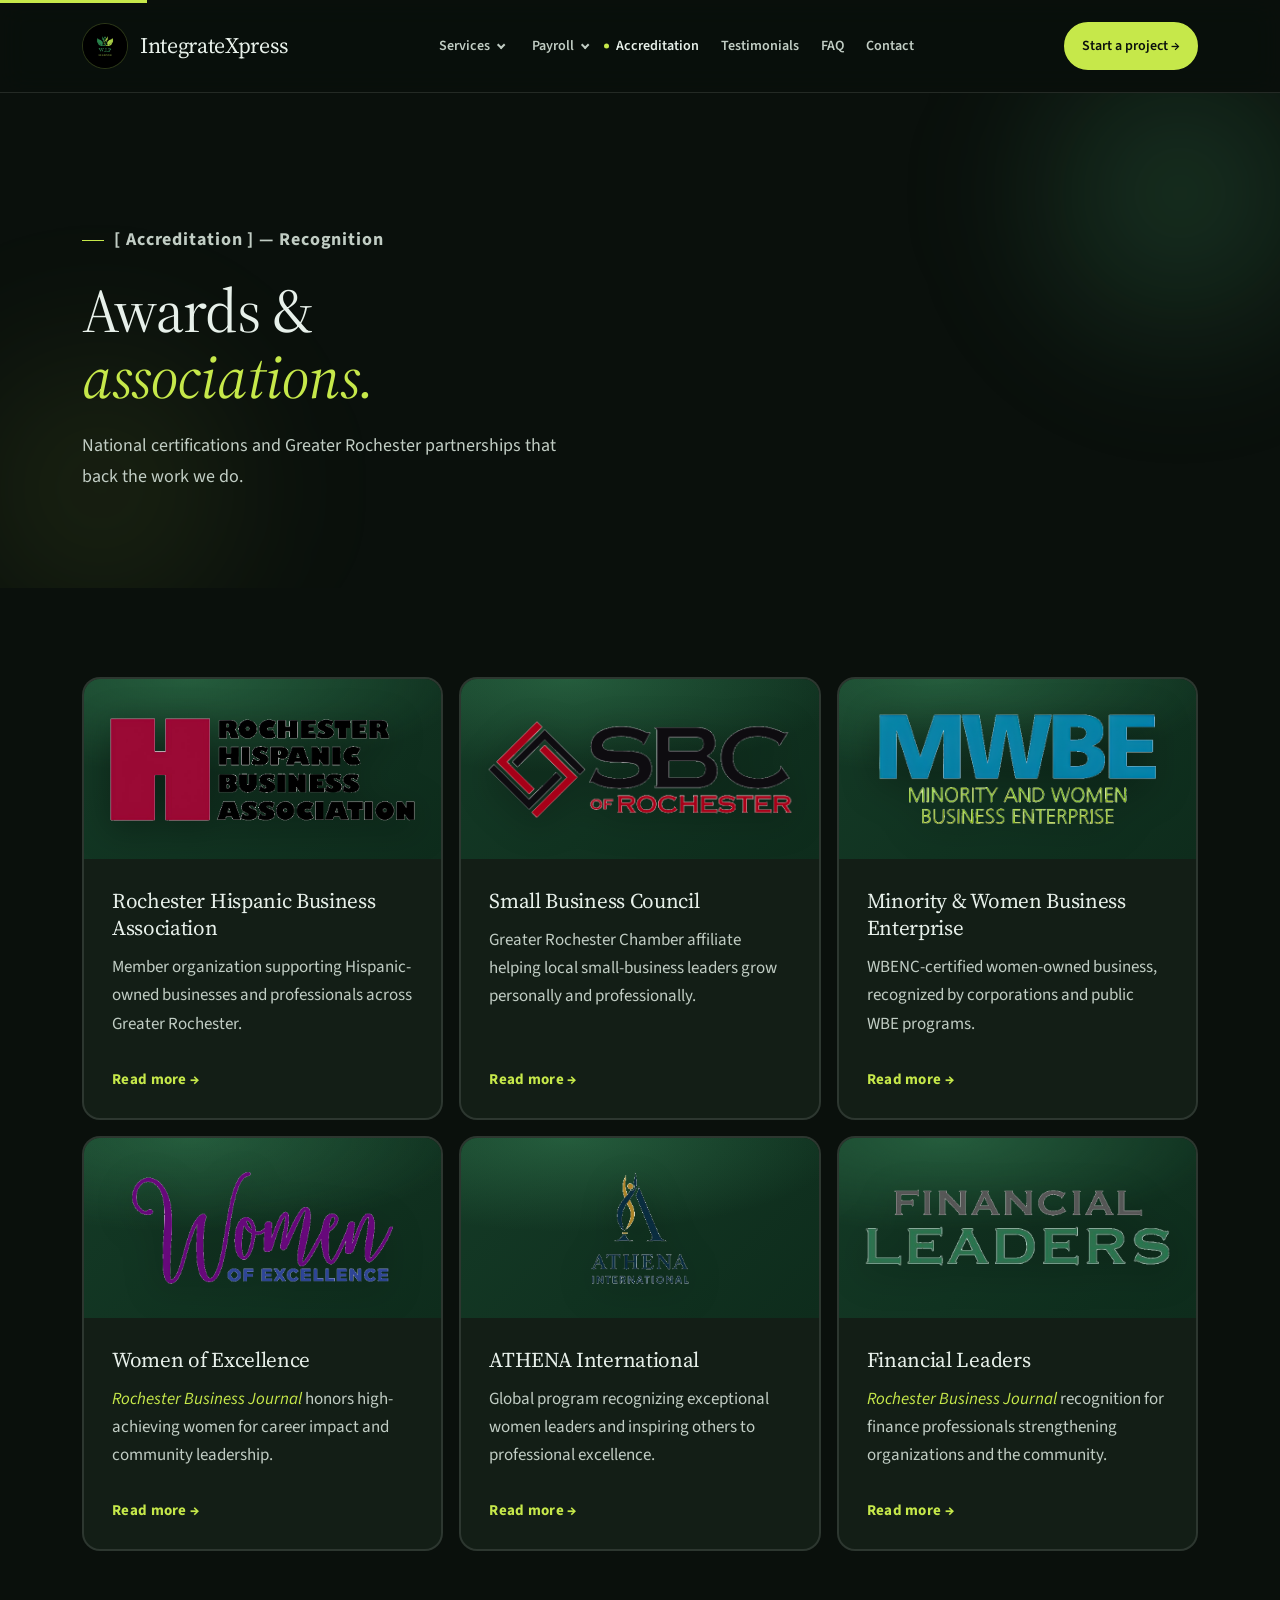
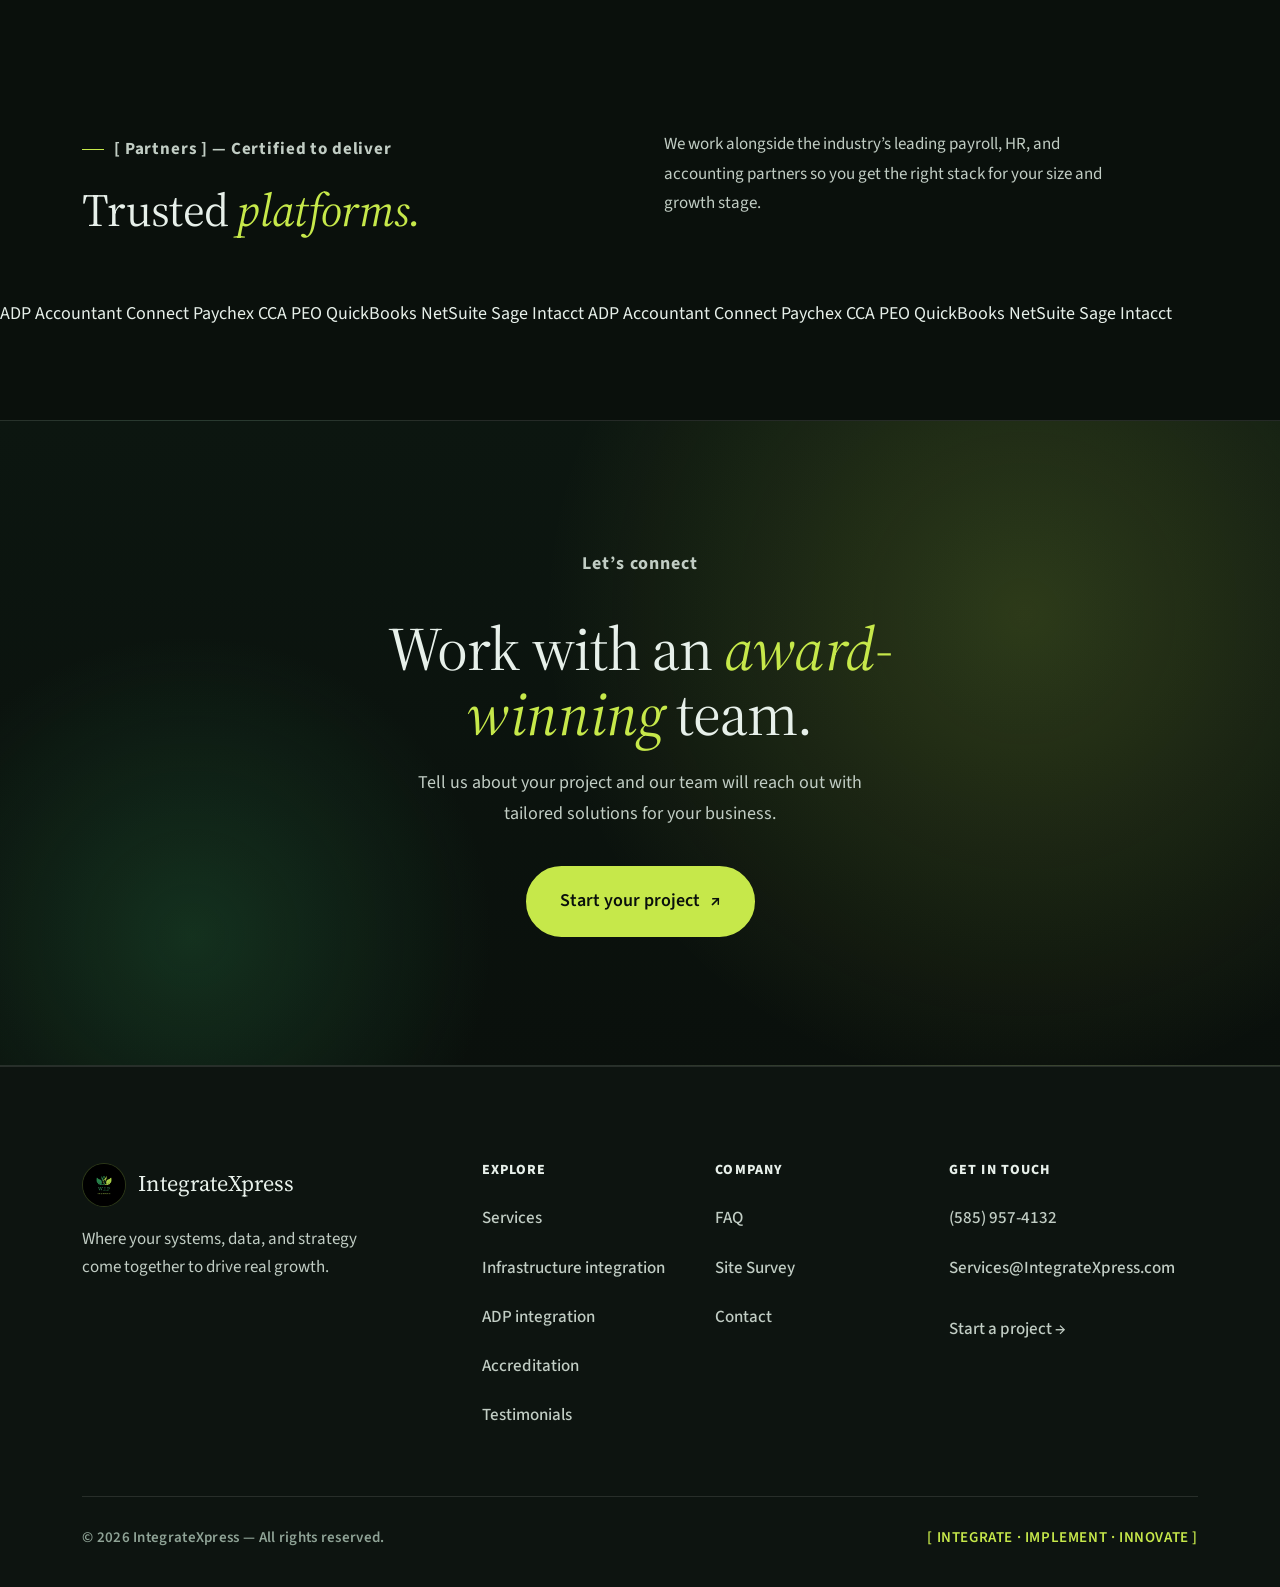
==== commit 0b929c10: "Rewrite site to match client checklist: field/security focus, Daniel section, stock media, and map p" ====
--- a/accreditation.html
+++ b/accreditation.html
@@ -9,7 +9,7 @@
   <link rel="preconnect" href="https://fonts.googleapis.com" />
   <link rel="preconnect" href="https://fonts.gstatic.com" crossorigin />
   <link href="https://fonts.googleapis.com/css2?family=Source+Sans+3:ital,wght@0,400;0,500;0,600;0,700;1,400&family=Source+Serif+4:ital,opsz,wght@0,8..60,400;0,8..60,600;1,8..60,400&display=swap" rel="stylesheet" />
-  <link rel="stylesheet" href="assets/css/styles.css?v=15" />
+  <link rel="stylesheet" href="assets/css/styles.css?v=16" />
 </head>
 <body>
   <a href="#main" class="skip-link">Skip to content</a>
@@ -44,7 +44,6 @@
               <li role="none"><a href="paychex-integration.html" role="menuitem">Paychex referral</a></li>
             </ul>
           </li>
-          <li><a href="team.html">Team</a></li>
           <li><a href="accreditation.html">Accreditation</a></li>
           <li><a href="testimonials.html">Testimonials</a></li>
           <li><a href="faq.html">FAQ</a></li>
@@ -273,6 +272,6 @@
     <p>Recognizing financial professionals who have made outstanding contributions to their organizations and to the Greater Rochester community.</p>
   </template>
 
-  <script src="assets/js/main.js?v=12"></script>
+  <script src="assets/js/main.js?v=16"></script>
 </body>
 </html>
--- a/assets/css/styles.css
+++ b/assets/css/styles.css
@@ -2300,3 +2300,85 @@
 .site-survey-note a { font-weight: 700; color: var(--lime); }
 .site-survey-note a:hover { color: var(--lime-bright); }
 .contact-muted-link { margin-top: 14px; }
+
+/* Assessment gallery grid */
+.assess-showcase__gallery--grid {
+  display: grid;
+  grid-template-columns: 1fr 1fr;
+  gap: 14px;
+  max-width: none;
+}
+@media (max-width: 900px) {
+  .assess-showcase__gallery--grid { grid-template-columns: 1fr; }
+}
+
+/* Daniel card media */
+.daniel-card__media {
+  width: 100%;
+  height: 140px;
+  object-fit: cover;
+  border-radius: var(--r);
+  margin-bottom: 14px;
+  display: block;
+}
+.daniel-media {
+  display: grid;
+  grid-template-columns: repeat(3, 1fr);
+  gap: 14px;
+  margin-top: 28px;
+}
+.daniel-media img {
+  width: 100%;
+  height: 200px;
+  object-fit: cover;
+  border-radius: var(--r-lg);
+  border: 2px solid var(--line);
+}
+@media (max-width: 768px) {
+  .daniel-media { grid-template-columns: 1fr; }
+  .daniel-media img { height: 180px; }
+}
+
+/* Contact map city list */
+.contact-map-cities {
+  list-style: none;
+  padding: 0;
+  margin: 16px 0 0;
+  display: flex;
+  flex-wrap: wrap;
+  gap: 10px;
+}
+.contact-map-cities__link {
+  font: inherit;
+  font-size: 0.9375rem;
+  font-weight: 600;
+  color: var(--text-2);
+  background: var(--surface);
+  border: 1px solid var(--line);
+  border-radius: 999px;
+  padding: 8px 16px;
+  cursor: pointer;
+  transition: border-color 0.15s, color 0.15s, background 0.15s;
+}
+.contact-map-cities__link:hover,
+.contact-map-cities__link:focus-visible {
+  border-color: var(--lime);
+  color: var(--text);
+  background: var(--lime-soft);
+}
+.contact-map-cities__link.is-active {
+  border-color: var(--lime);
+  background: var(--lime-soft);
+  color: var(--text);
+}
+@media (max-width: 640px) {
+  .contact-map-locations--overlay {
+    position: relative;
+    top: auto;
+    left: auto;
+    right: auto;
+    margin-bottom: 12px;
+    border-radius: var(--r-lg);
+  }
+  .contact-map-wrap { display: flex; flex-direction: column; }
+}
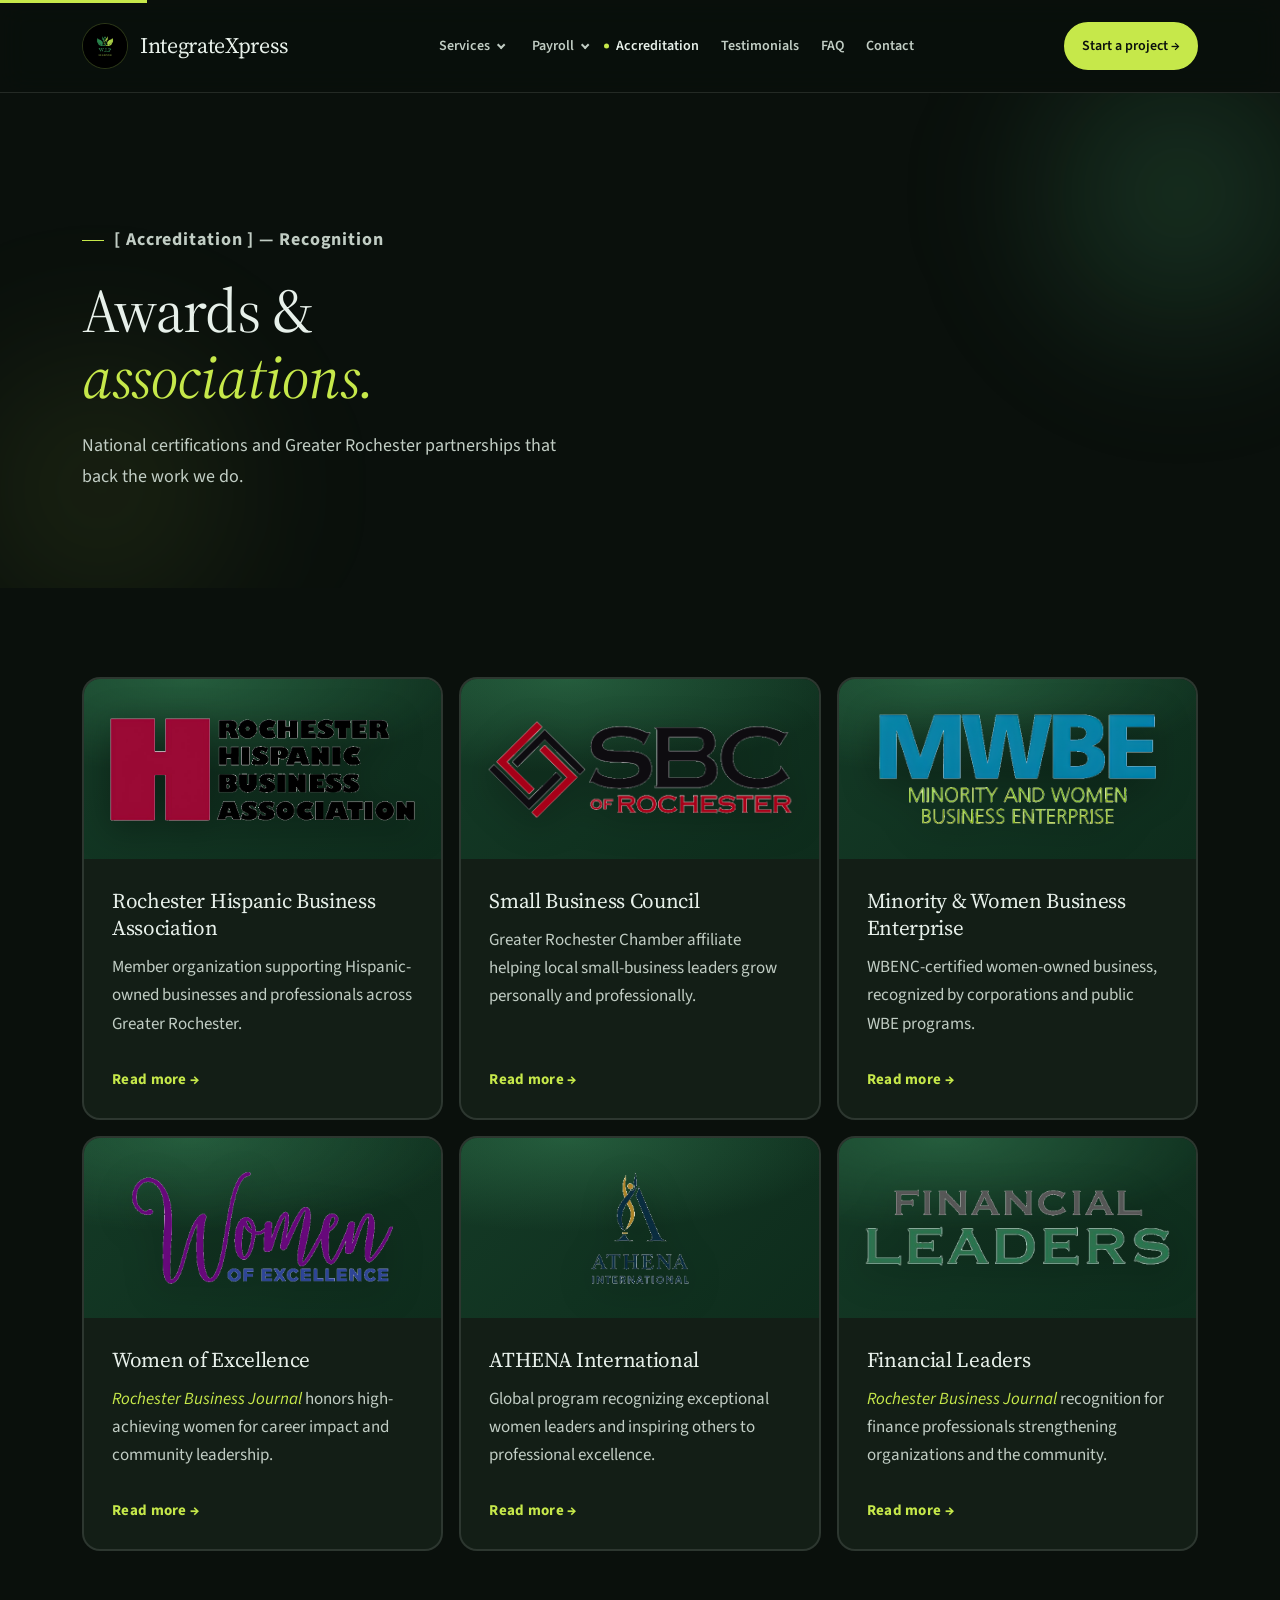
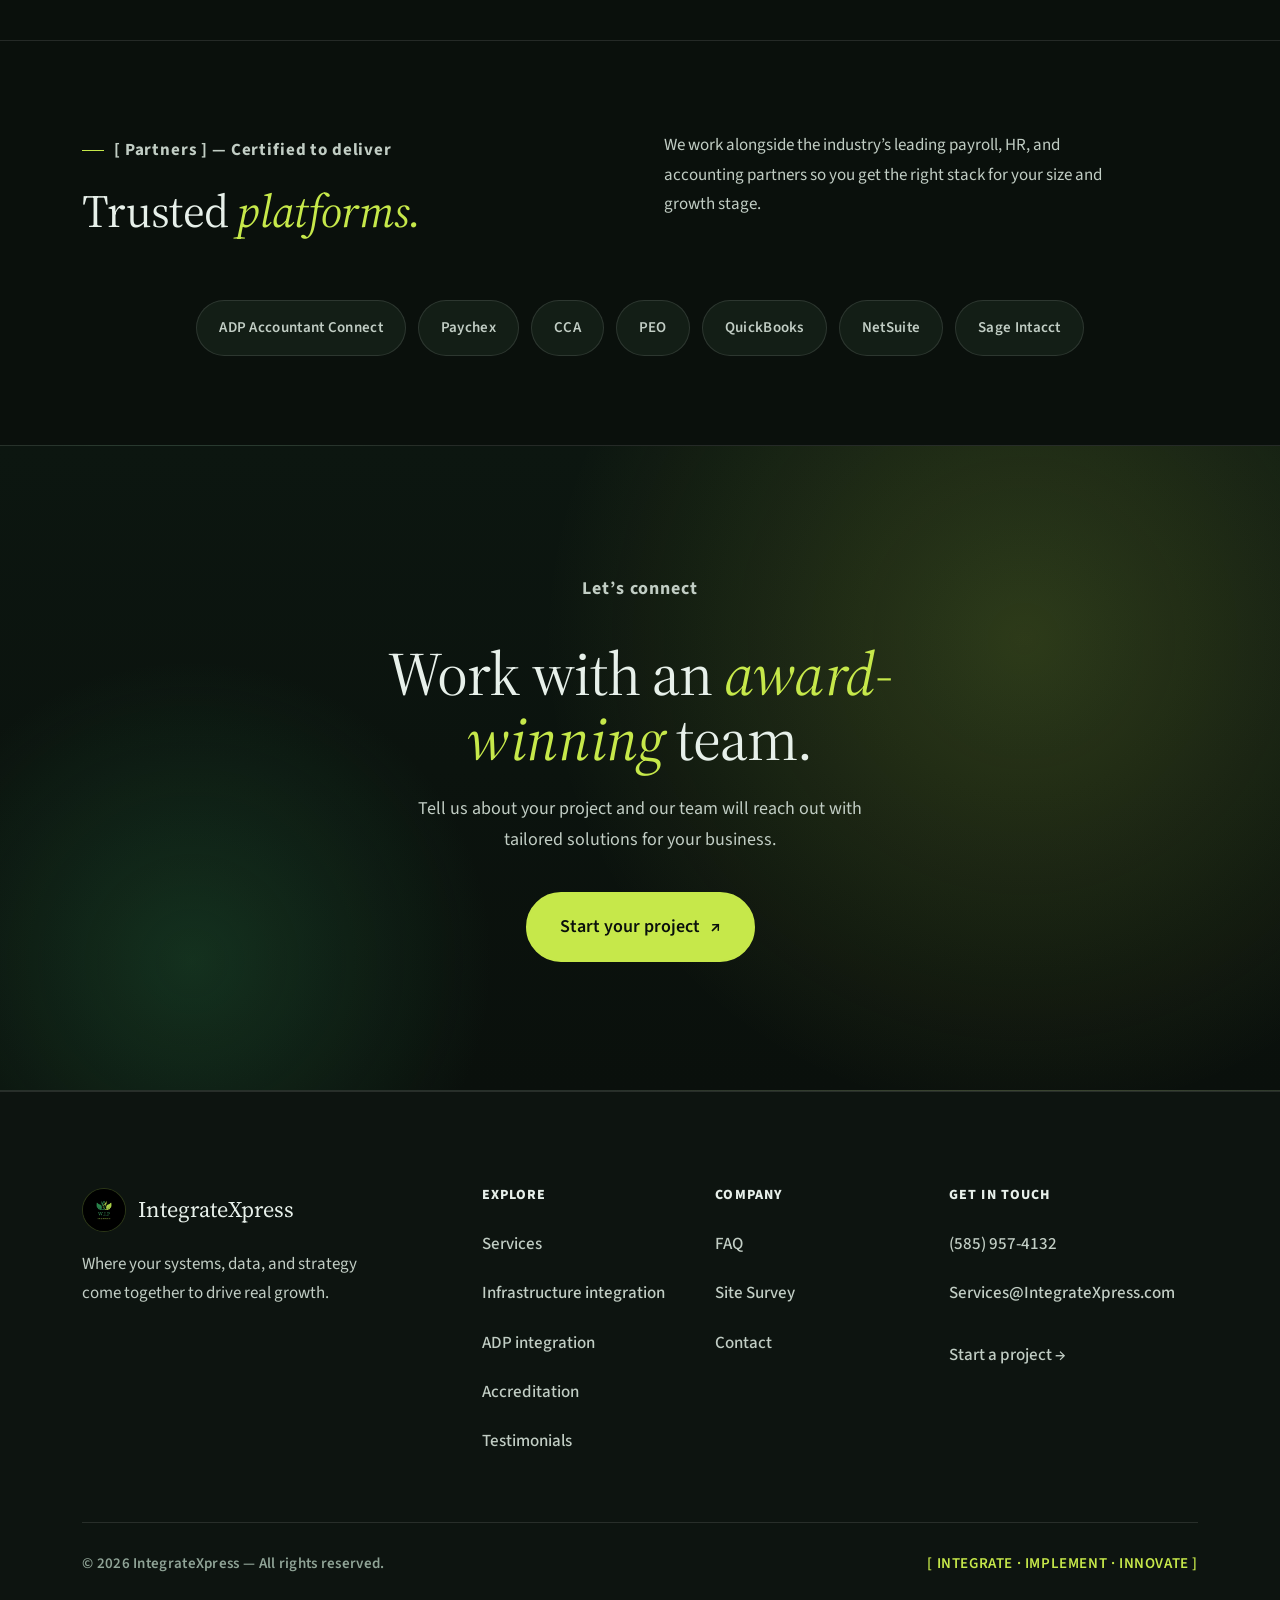
==== commit c9ae286f: "Fix accreditation partners section layout. Replace unstyled marquee markup with a centered partner p" ====
--- a/accreditation.html
+++ b/accreditation.html
@@ -9,7 +9,7 @@
   <link rel="preconnect" href="https://fonts.googleapis.com" />
   <link rel="preconnect" href="https://fonts.gstatic.com" crossorigin />
   <link href="https://fonts.googleapis.com/css2?family=Source+Sans+3:ital,wght@0,400;0,500;0,600;0,700;1,400&family=Source+Serif+4:ital,opsz,wght@0,8..60,400;0,8..60,600;1,8..60,400&display=swap" rel="stylesheet" />
-  <link rel="stylesheet" href="assets/css/styles.css?v=16" />
+  <link rel="stylesheet" href="assets/css/styles.css?v=18" />
 </head>
 <body>
   <a href="#main" class="skip-link">Skip to content</a>
@@ -158,8 +158,8 @@
       </div>
     </section>
 
-    <!-- PARTNER MARQUEE -->
-    <section class="section section--tight">
+    <!-- PARTNERS -->
+    <section class="section section--tight section--divider">
       <div class="container">
         <div class="section-head reveal">
           <div>
@@ -168,25 +168,16 @@
           </div>
           <p>We work alongside the industry&rsquo;s leading payroll, HR, and accounting partners so you get the right stack for your size and growth stage.</p>
         </div>
-      </div>
-
-      <div class="marquee" aria-label="Partner platforms">
-        <div class="marquee__track">
-          <span class="marquee__item">ADP Accountant Connect</span>
-          <span class="marquee__item">Paychex</span>
-          <span class="marquee__item">CCA</span>
-          <span class="marquee__item">PEO</span>
-          <span class="marquee__item">QuickBooks</span>
-          <span class="marquee__item">NetSuite</span>
-          <span class="marquee__item">Sage Intacct</span>
-          <span class="marquee__item">ADP Accountant Connect</span>
-          <span class="marquee__item">Paychex</span>
-          <span class="marquee__item">CCA</span>
-          <span class="marquee__item">PEO</span>
-          <span class="marquee__item">QuickBooks</span>
-          <span class="marquee__item">NetSuite</span>
-          <span class="marquee__item">Sage Intacct</span>
-        </div>
+
+        <ul class="partner-grid reveal" aria-label="Partner platforms">
+          <li>ADP Accountant Connect</li>
+          <li>Paychex</li>
+          <li>CCA</li>
+          <li>PEO</li>
+          <li>QuickBooks</li>
+          <li>NetSuite</li>
+          <li>Sage Intacct</li>
+        </ul>
       </div>
     </section>
 
@@ -272,6 +263,6 @@
     <p>Recognizing financial professionals who have made outstanding contributions to their organizations and to the Greater Rochester community.</p>
   </template>
 
-  <script src="assets/js/main.js?v=16"></script>
+  <script src="assets/js/main.js?v=18"></script>
 </body>
 </html>
--- a/assets/css/styles.css
+++ b/assets/css/styles.css
@@ -2060,6 +2060,38 @@
   font-size: 1rem;
 }
 
+/* Partner platforms (accreditation) */
+.partner-grid {
+  list-style: none;
+  padding: 0;
+  margin: clamp(28px, 4vw, 40px) 0 0;
+  display: flex;
+  flex-wrap: wrap;
+  gap: 12px;
+  justify-content: center;
+  max-width: 920px;
+  margin-left: auto;
+  margin-right: auto;
+}
+.partner-grid li {
+  padding: 14px 22px;
+  border-radius: var(--r-lg);
+  border: 1px solid var(--line);
+  background: var(--surface);
+  color: var(--text-2);
+  font-family: var(--sans);
+  font-weight: 600;
+  font-size: 0.9375rem;
+  letter-spacing: 0.02em;
+  text-align: center;
+  transition: border-color 0.15s, color 0.15s, background 0.15s;
+}
+.partner-grid li:hover {
+  border-color: rgba(198, 232, 74, 0.35);
+  color: var(--text);
+  background: var(--lime-soft);
+}
+
 /* Assessments showcase */
 .assess-showcase {
   display: grid;
@@ -2382,3 +2414,106 @@
   }
   .contact-map-wrap { display: flex; flex-direction: column; }
 }
+
+/* Site survey checklist */
+.checklist-actions {
+  display: flex;
+  flex-wrap: wrap;
+  gap: 12px;
+  margin-bottom: 8px;
+}
+.checklist-doc {
+  background: var(--surface);
+  border: 2px solid var(--line);
+  border-radius: var(--r-xl);
+  padding: clamp(28px, 4vw, 48px);
+}
+.checklist-doc__head h2 { margin-bottom: 0.35em; }
+.checklist-doc__head p { color: var(--text-2); margin-bottom: 24px; }
+.checklist-doc__meta {
+  display: grid;
+  grid-template-columns: repeat(auto-fill, minmax(220px, 1fr));
+  gap: 12px;
+  margin-bottom: 32px;
+}
+.checklist-doc__meta label {
+  display: flex;
+  flex-direction: column;
+  gap: 6px;
+  font-size: 0.8125rem;
+  font-weight: 700;
+  text-transform: uppercase;
+  letter-spacing: 0.05em;
+  color: var(--text-3);
+}
+.checklist-doc__meta input {
+  font: inherit;
+  font-weight: 400;
+  text-transform: none;
+  letter-spacing: normal;
+  padding: 10px 12px;
+  border: 1px solid var(--line);
+  border-radius: var(--r);
+  background: var(--bg);
+  color: var(--text);
+}
+.checklist-section {
+  padding: 24px 0;
+  border-top: 1px solid var(--line);
+}
+.checklist-section:first-of-type { border-top: none; padding-top: 0; }
+.checklist-section h3 {
+  font-family: var(--sans);
+  font-size: 1rem;
+  font-weight: 700;
+  text-transform: uppercase;
+  letter-spacing: 0.04em;
+  margin-bottom: 14px;
+}
+.checklist-items {
+  list-style: none;
+  padding: 0;
+  margin: 0;
+  display: grid;
+  gap: 10px;
+}
+.checklist-items label {
+  display: flex;
+  gap: 12px;
+  align-items: flex-start;
+  color: var(--text-2);
+  line-height: 1.55;
+  cursor: pointer;
+}
+.checklist-items input[type="checkbox"] {
+  width: 18px;
+  height: 18px;
+  margin-top: 3px;
+  flex: none;
+  accent-color: var(--green);
+}
+.checklist-doc__notes {
+  margin: 20px 0 8px;
+  font-weight: 700;
+  font-size: 0.875rem;
+  text-transform: uppercase;
+  letter-spacing: 0.05em;
+  color: var(--text-3);
+}
+.checklist-doc__textarea {
+  width: 100%;
+  font: inherit;
+  padding: 14px;
+  border: 1px solid var(--line);
+  border-radius: var(--r);
+  background: var(--bg);
+  color: var(--text);
+  resize: vertical;
+}
+
+@media print {
+  .site-header, .site-footer, .page-hero, .download-card, .cta-band, .skip-link, .checklist-actions { display: none !important; }
+  .checklist-doc { border: none; padding: 0; }
+  .checklist-section { break-inside: avoid; }
+  body { background: #fff; color: #000; }
+}
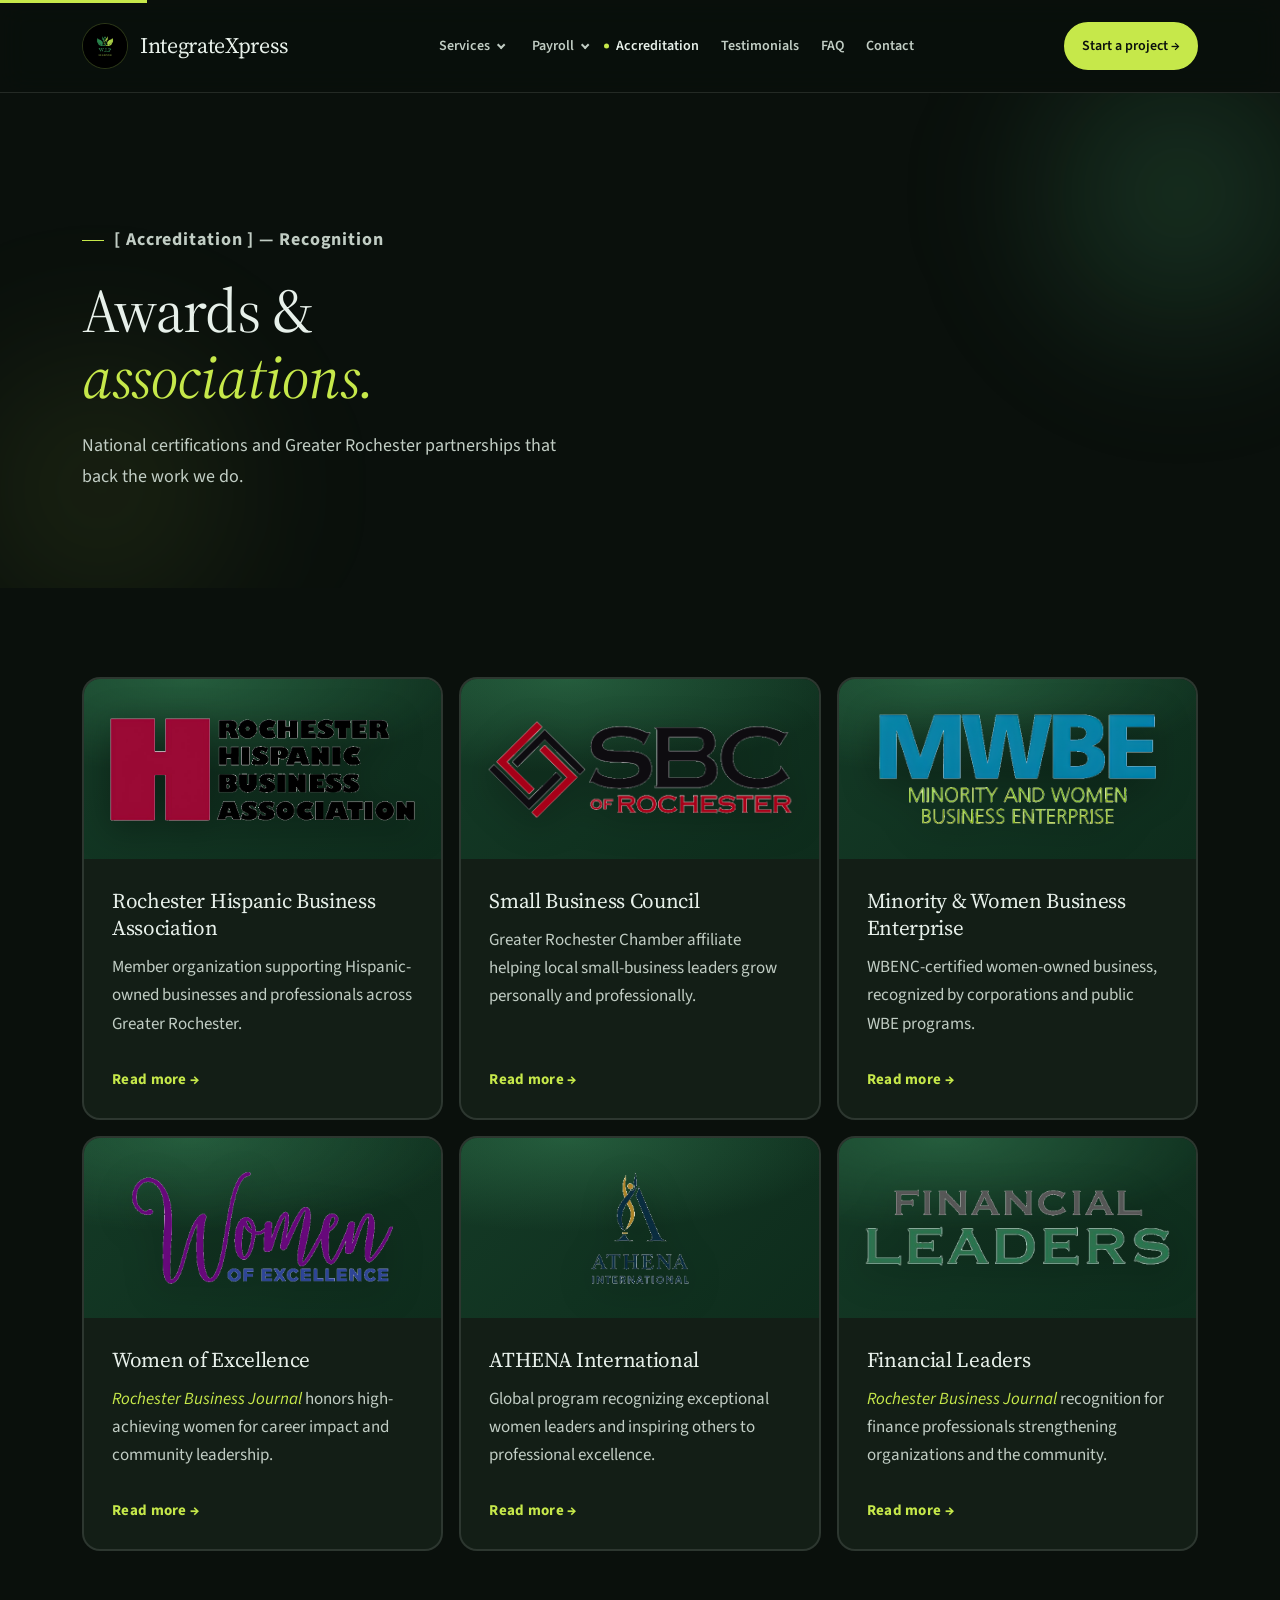
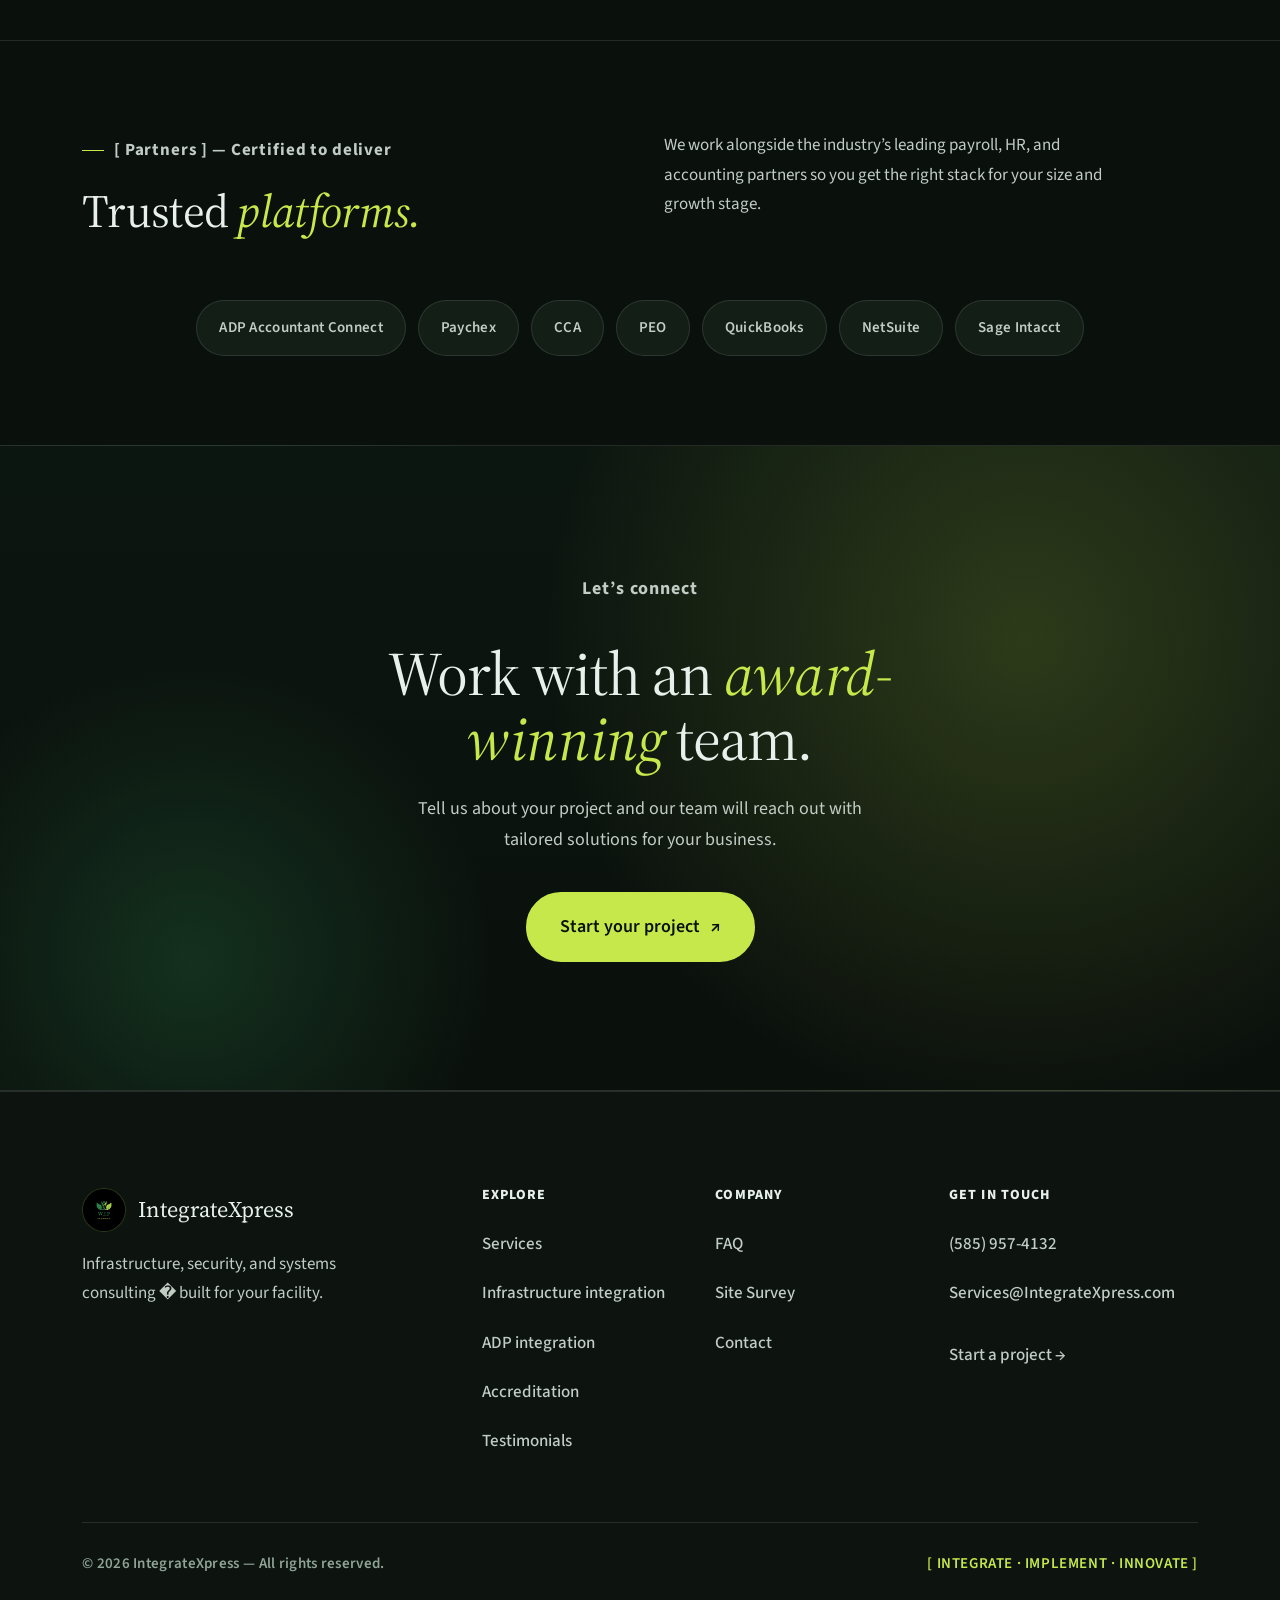
==== commit 0231b14d: "Remove data migration and data-services wording from the site. Drop data migration chips and copy fr" ====
--- a/accreditation.html
+++ b/accreditation.html
@@ -200,7 +200,7 @@
             <img src="IntegrateXpress%20Logo%20(2).png" alt="" />
             <strong>IntegrateXpress</strong>
           </div>
-          <p class="footer__tagline">Where your systems, data, and strategy come together to drive real growth.</p>
+          <p class="footer__tagline">Infrastructure, security, and systems consulting � built for your facility.</p>
         </div>
         <div class="footer__col">
           <h4>Explore</h4>
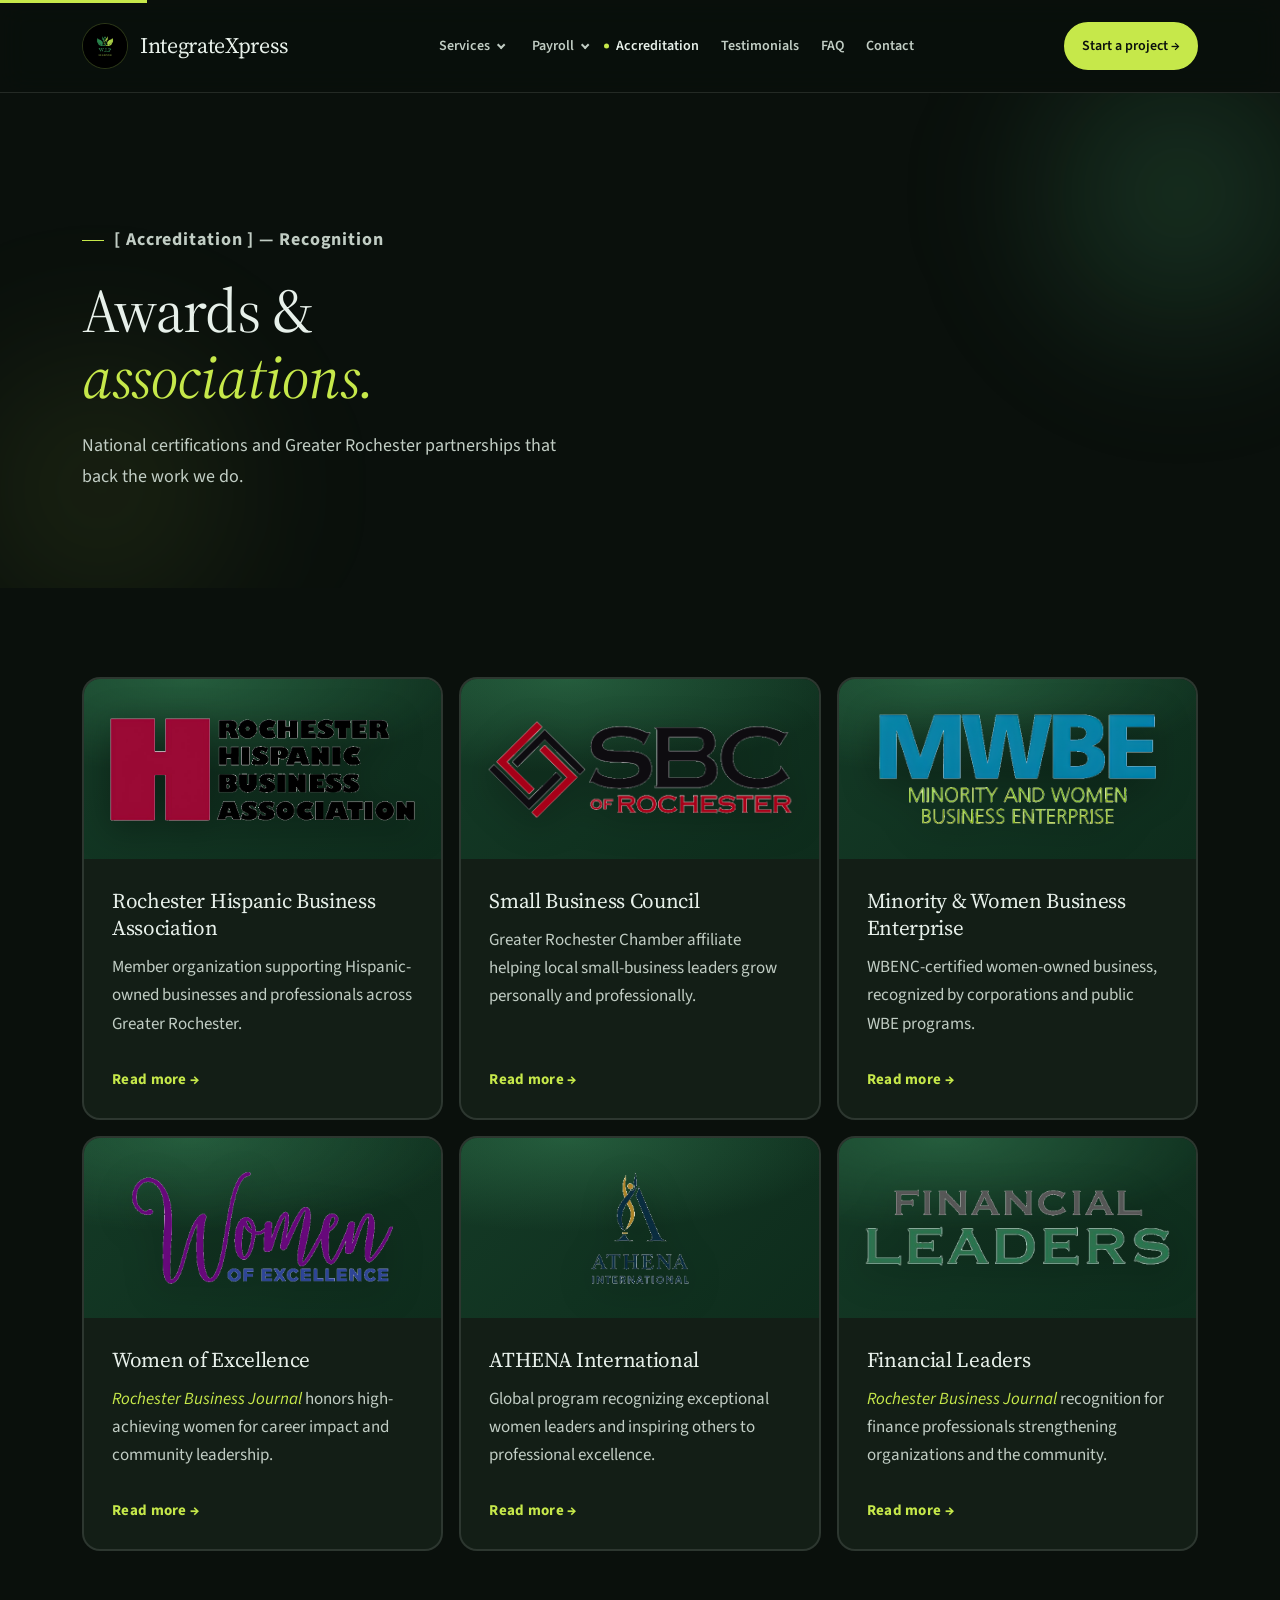
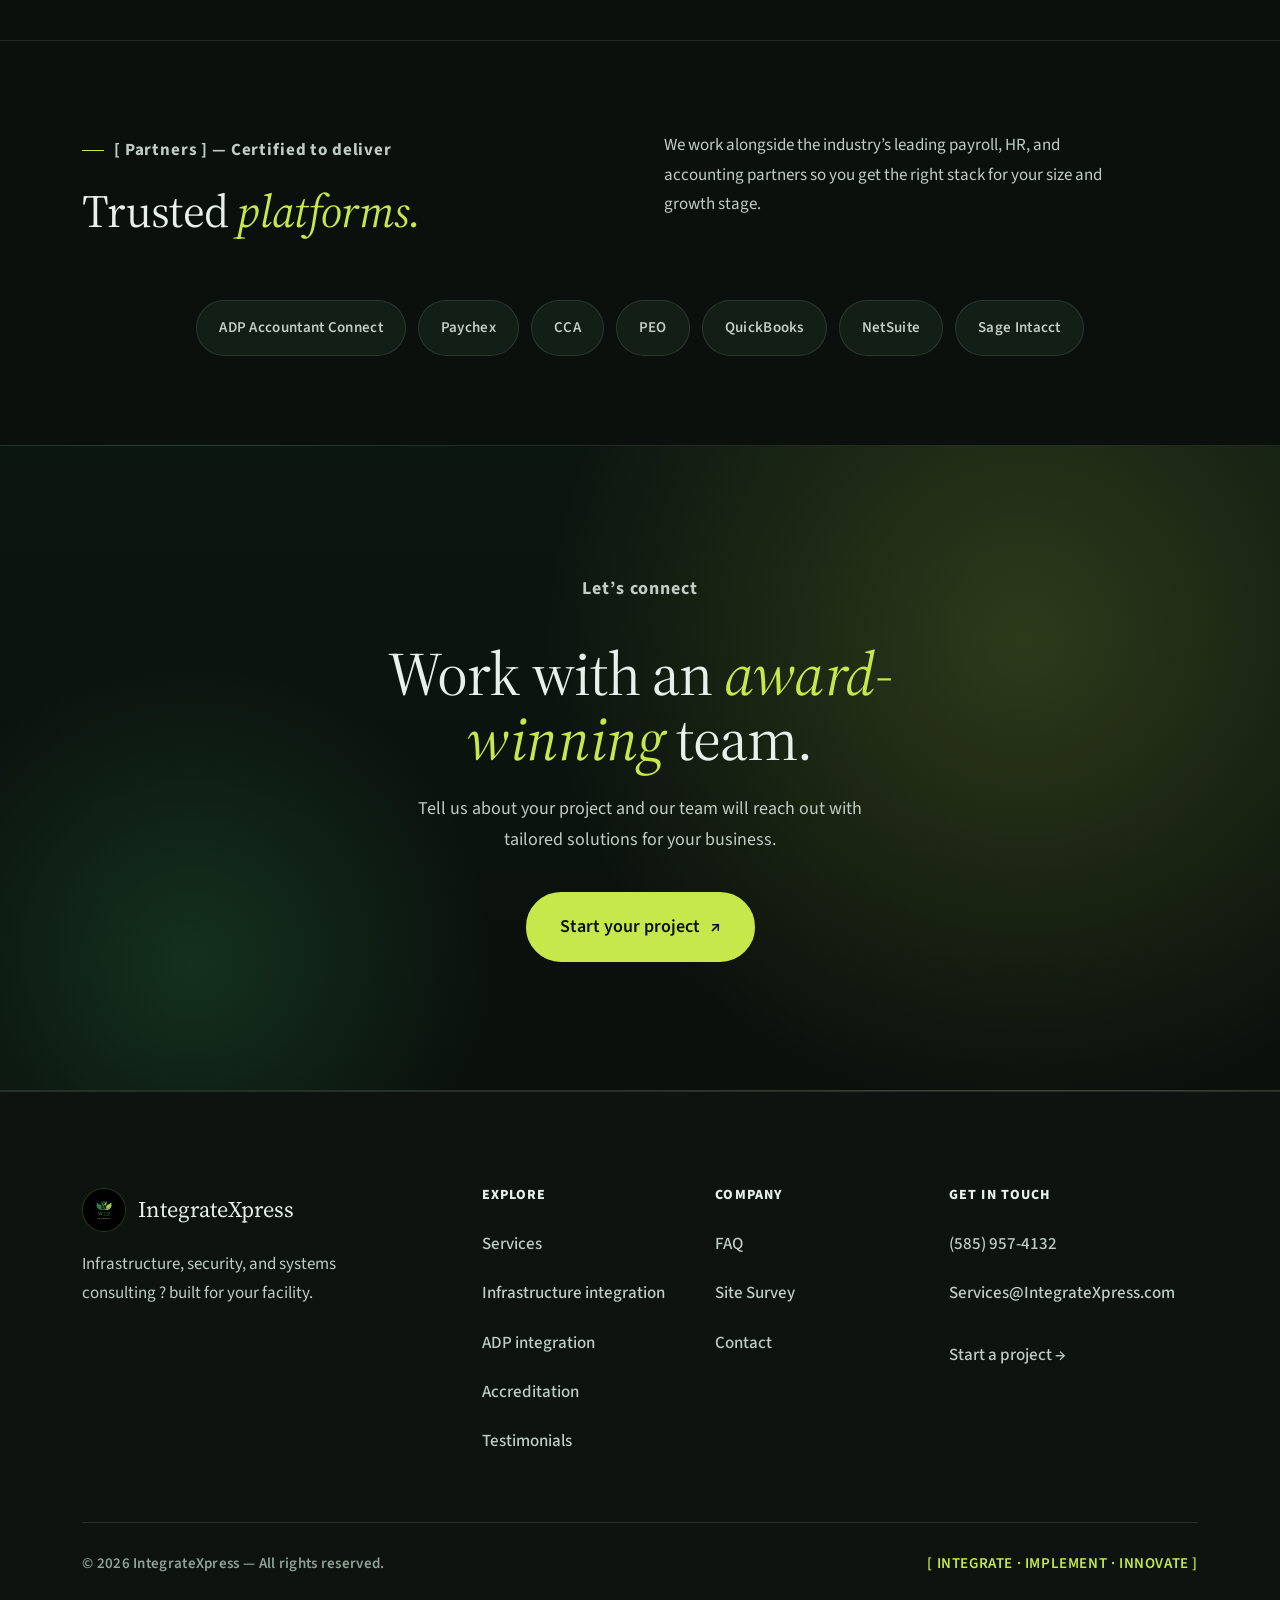
==== commit 004b257d: "Revise site copy for services, payroll, and field coverage. Align headings and CTAs with business wo" ====
--- a/accreditation.html
+++ b/accreditation.html
@@ -41,7 +41,7 @@
             </button>
             <ul class="nav__sub" id="nav-payroll-menu" role="menu" aria-labelledby="nav-payroll-btn">
               <li role="none"><a href="adp-integration.html" role="menuitem">ADP integration</a></li>
-              <li role="none"><a href="paychex-integration.html" role="menuitem">Paychex referral</a></li>
+              <li role="none"><a href="paychex-integration.html" role="menuitem">Paychex integration</a></li>
             </ul>
           </li>
           <li><a href="accreditation.html">Accreditation</a></li>
@@ -200,7 +200,7 @@
             <img src="IntegrateXpress%20Logo%20(2).png" alt="" />
             <strong>IntegrateXpress</strong>
           </div>
-          <p class="footer__tagline">Infrastructure, security, and systems consulting � built for your facility.</p>
+          <p class="footer__tagline">Infrastructure, security, and systems consulting ? built for your facility.</p>
         </div>
         <div class="footer__col">
           <h4>Explore</h4>
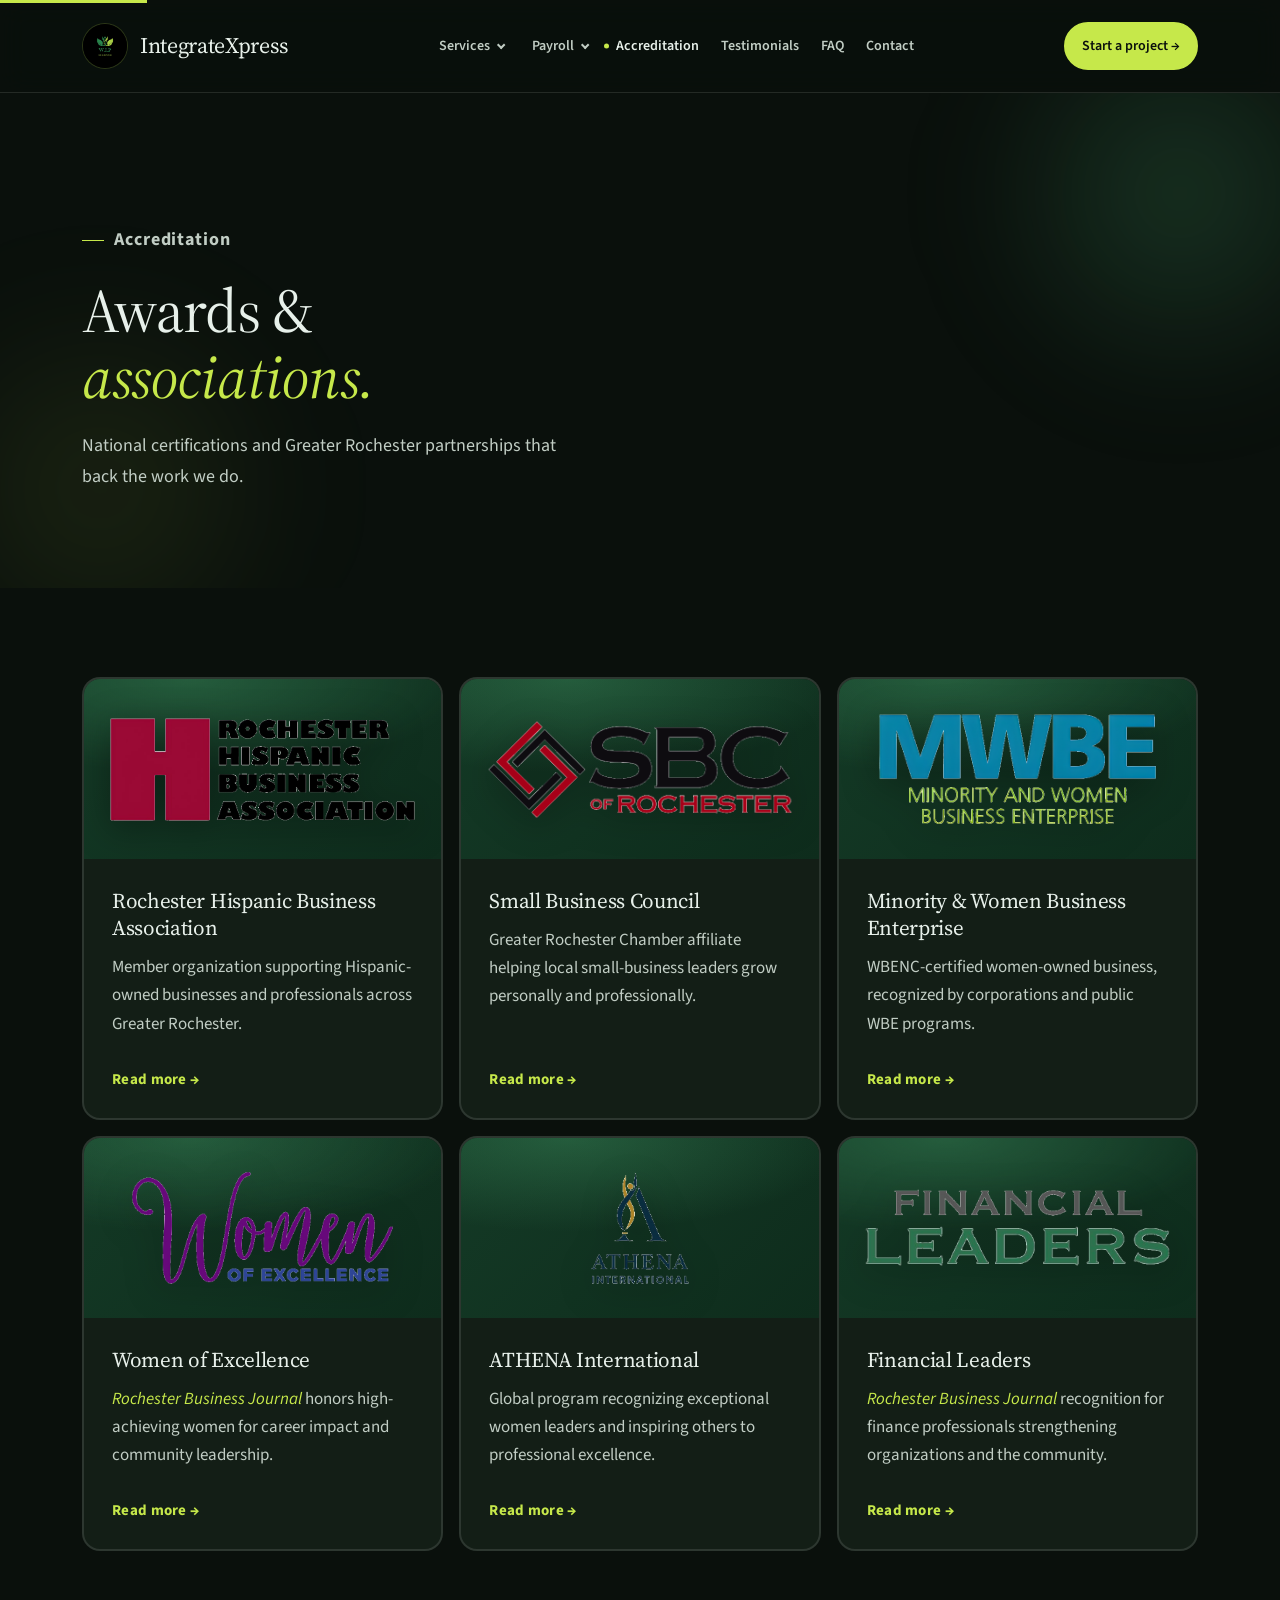
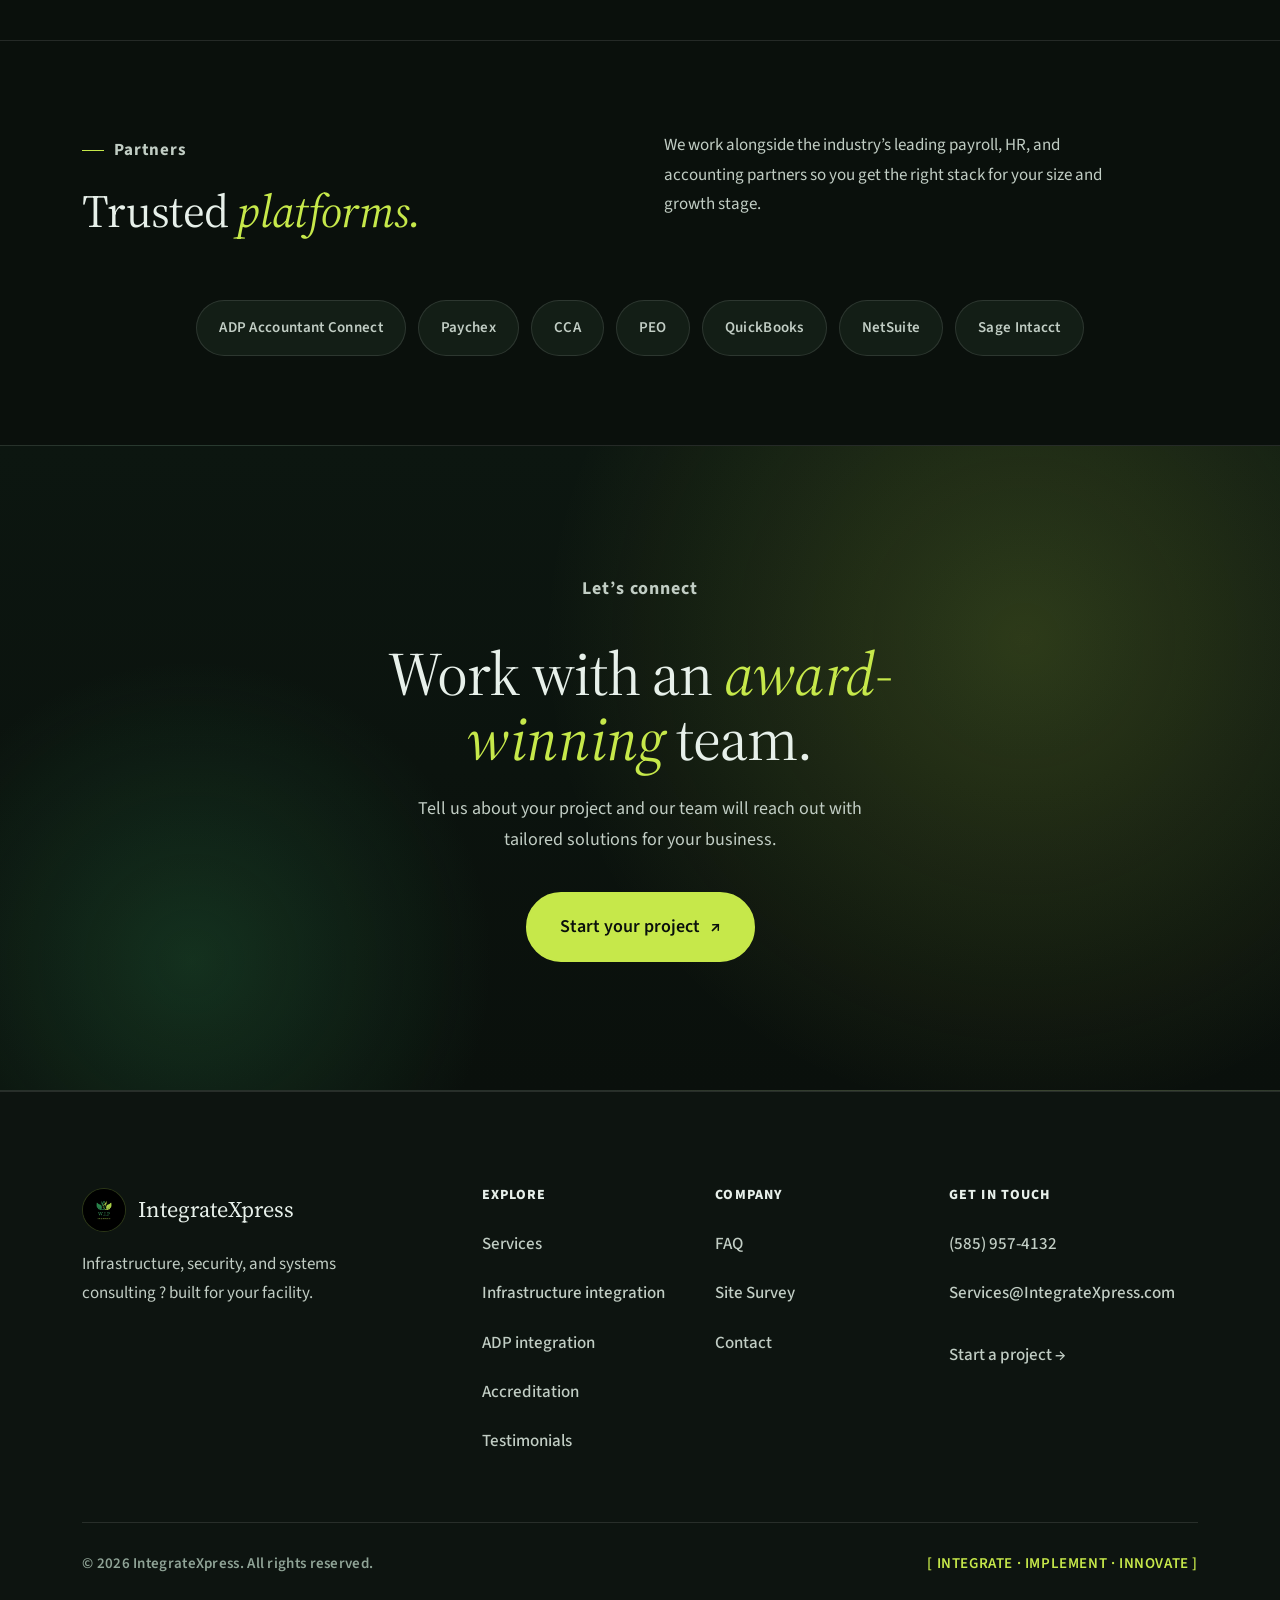
==== commit 37a7b3ac: "Rewrite site copy in a more natural, welcoming tone. Remove em dashes, simplify section labels, and " ====
--- a/accreditation.html
+++ b/accreditation.html
@@ -1,4 +1,4 @@
-<!DOCTYPE html>
+﻿<!DOCTYPE html>
 <html lang="en">
 <head>
   <meta charset="UTF-8" />
@@ -59,7 +59,7 @@
     <section class="page-hero">
       <div class="container">
         <div class="page-hero__inner reveal">
-          <p class="kicker">[ Accreditation ] &mdash; Recognition</p>
+          <p class="kicker">Accreditation</p>
           <h1>Awards &amp; <br /><em>associations.</em></h1>
           <p>National certifications and Greater Rochester partnerships that back the work we do.</p>
         </div>
@@ -163,7 +163,7 @@
       <div class="container">
         <div class="section-head reveal">
           <div>
-            <p class="kicker">[ Partners ] &mdash; Certified to deliver</p>
+            <p class="kicker">Partners</p>
             <h2>Trusted <em>platforms.</em></h2>
           </div>
           <p>We work alongside the industry&rsquo;s leading payroll, HR, and accounting partners so you get the right stack for your size and growth stage.</p>
@@ -224,7 +224,7 @@
         </div>
       </div>
       <div class="footer__bottom">
-        <span>&copy; <span data-year>2026</span> IntegrateXpress &mdash; All rights reserved.</span>
+        <span>&copy; <span data-year>2026</span> IntegrateXpress. All rights reserved.</span>
         <span class="seal">[ INTEGRATE &middot; IMPLEMENT &middot; INNOVATE ]</span>
       </div>
     </div>
@@ -243,7 +243,7 @@
   </template>
 
   <template id="tpl-accred-sbc">
-    <p>The Small Business Council of Rochester (SBC), an affiliate of Greater Rochester Chamber of Commerce, has a lot to offer businesses in the Greater Rochester area. Led by an entirely volunteer but dedicated group of Rochester&rsquo;s small business leaders, the Small Business Council of Rochester is committed to providing Rochester&rsquo;s business community with programs to help local business leaders, and their businesses, grow and prosper &mdash; both personally and professionally.</p>
+    <p>The Small Business Council of Rochester (SBC), an affiliate of Greater Rochester Chamber of Commerce, has a lot to offer businesses in the Greater Rochester area. Led by an entirely volunteer but dedicated group of Rochester&rsquo;s small business leaders, the Small Business Council of Rochester is committed to providing Rochester&rsquo;s business community with programs to help local business leaders, and their businesses, grow and prosper, both personally and professionally.</p>
   </template>
 
   <template id="tpl-accred-mwbe">
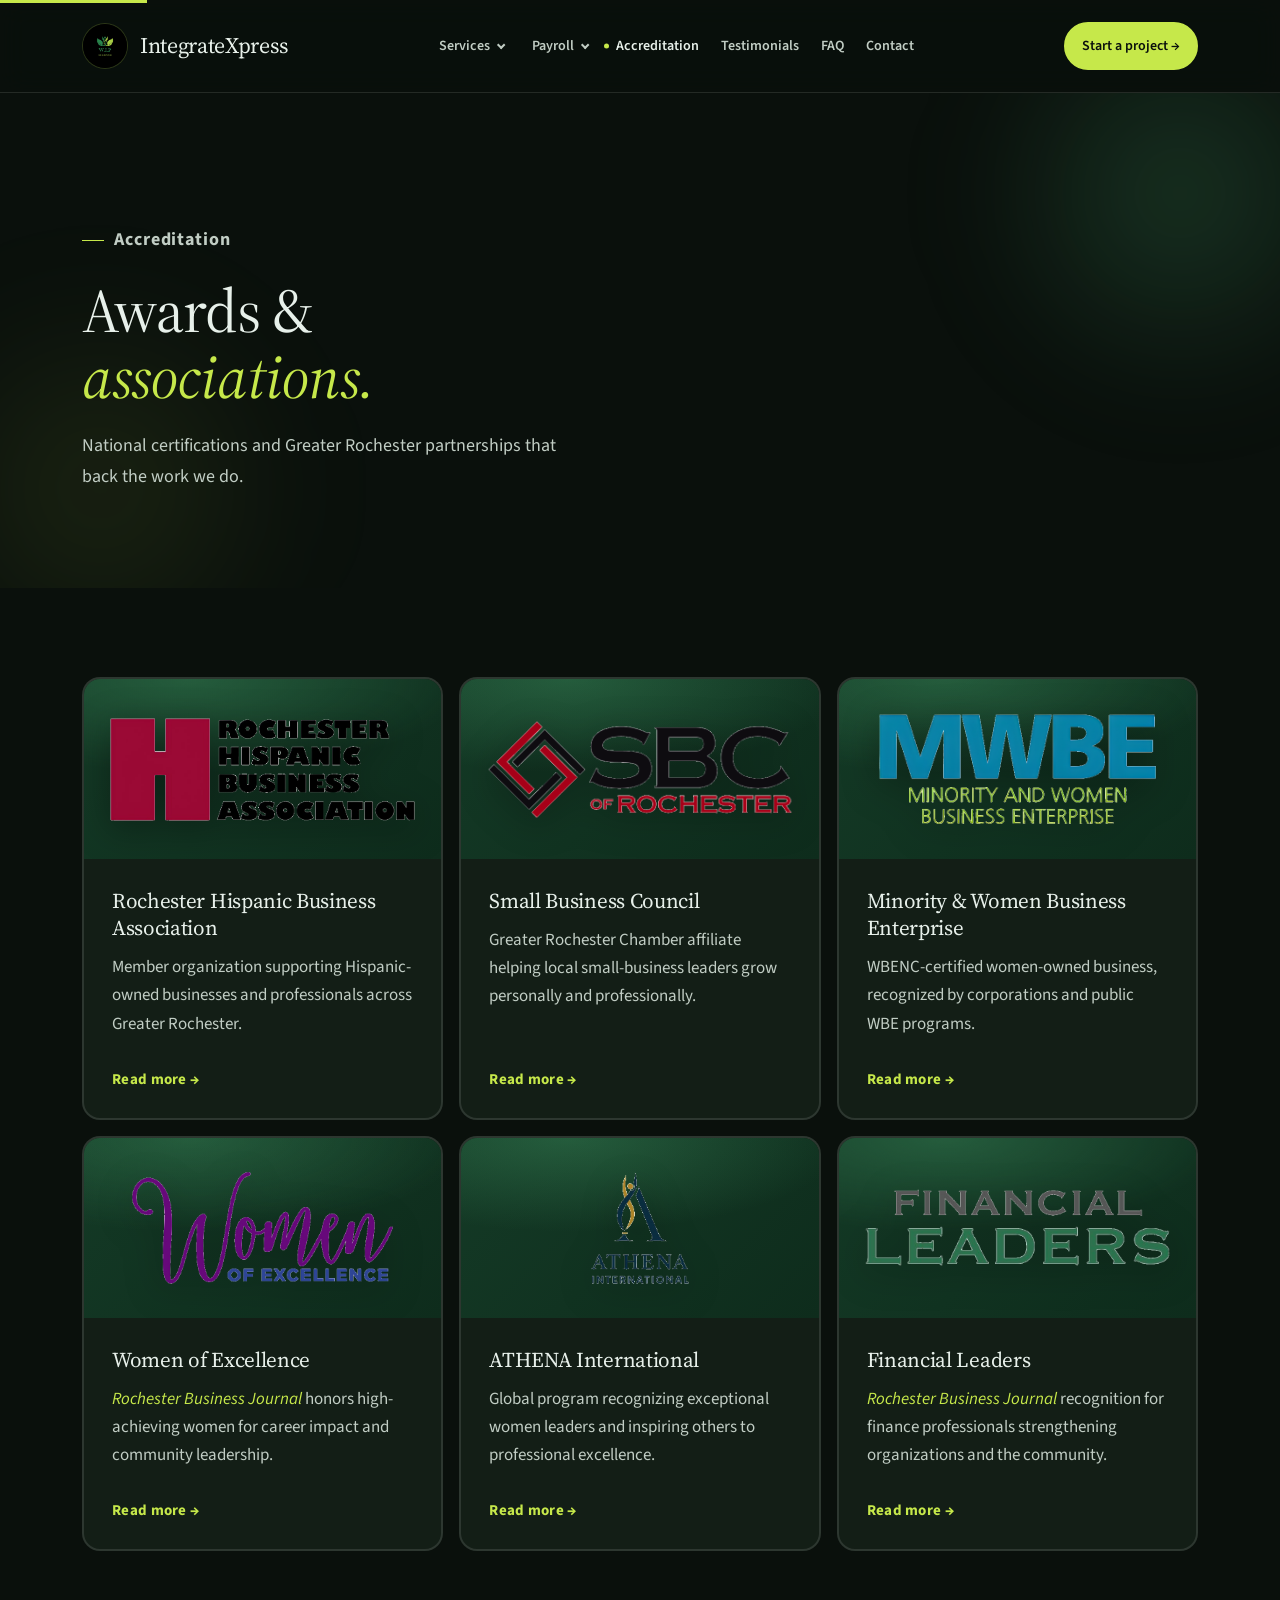
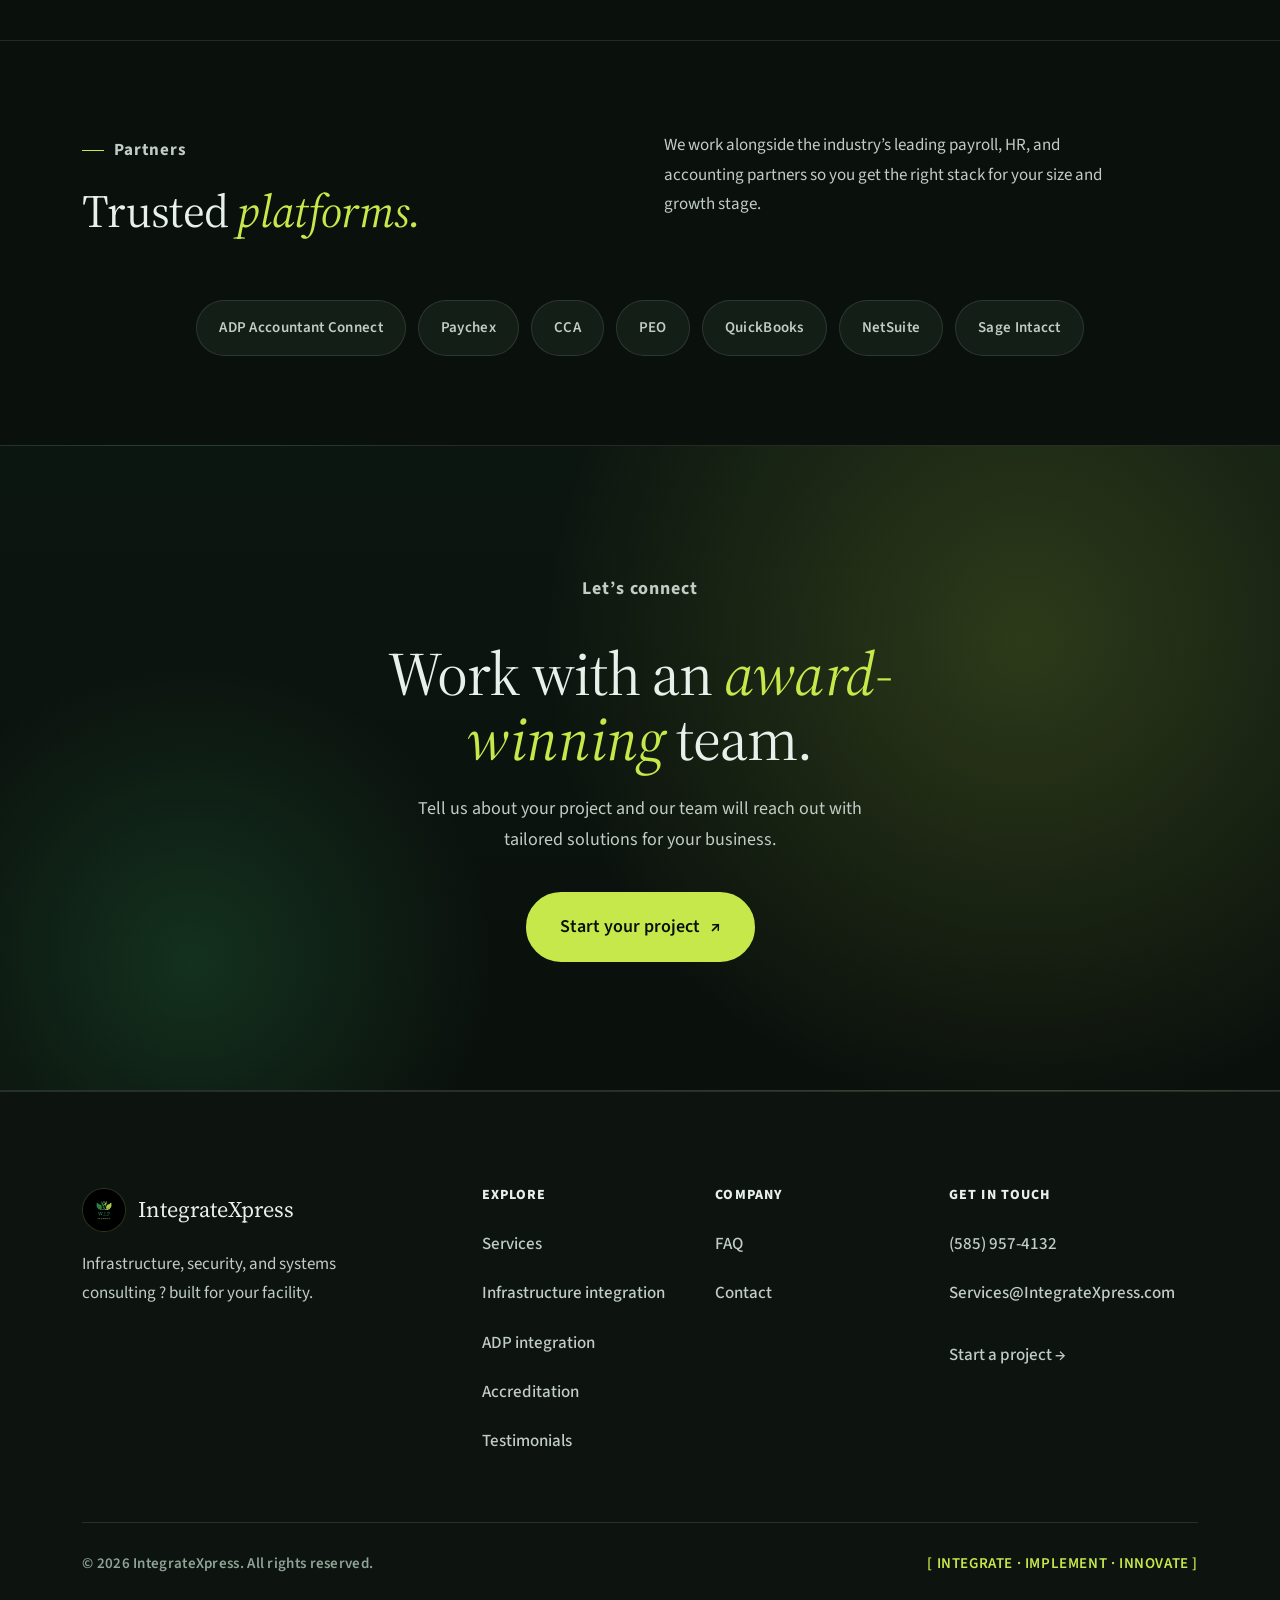
==== commit 4a3ec9e7: "Remove site survey checklist and Industries we serve from the live site. Drop site-survey page, foot" ====
--- a/accreditation.html
+++ b/accreditation.html
@@ -213,7 +213,6 @@
         <div class="footer__col">
           <h4>Company</h4>
           <a href="faq.html">FAQ</a>
-          <a href="site-survey.html">Site Survey</a>
           <a href="contact.html">Contact</a>
         </div>
         <div class="footer__col">
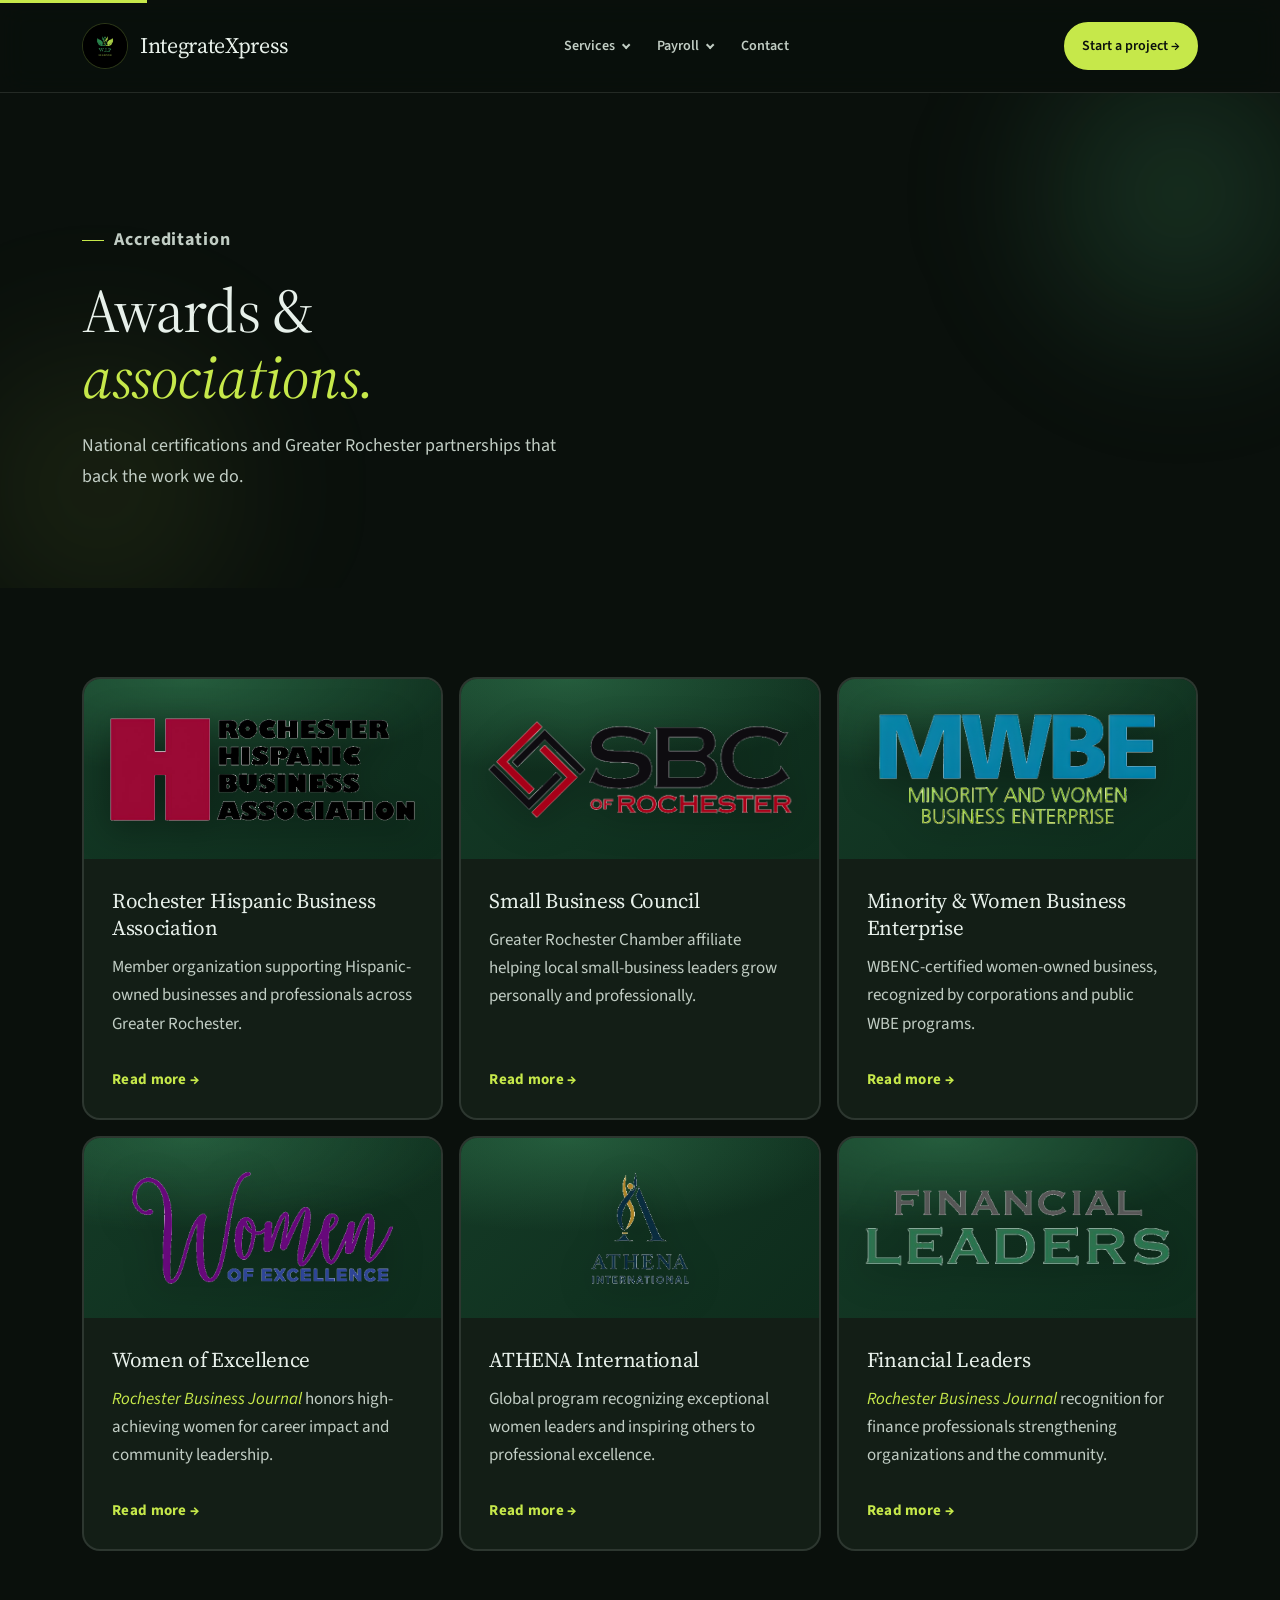
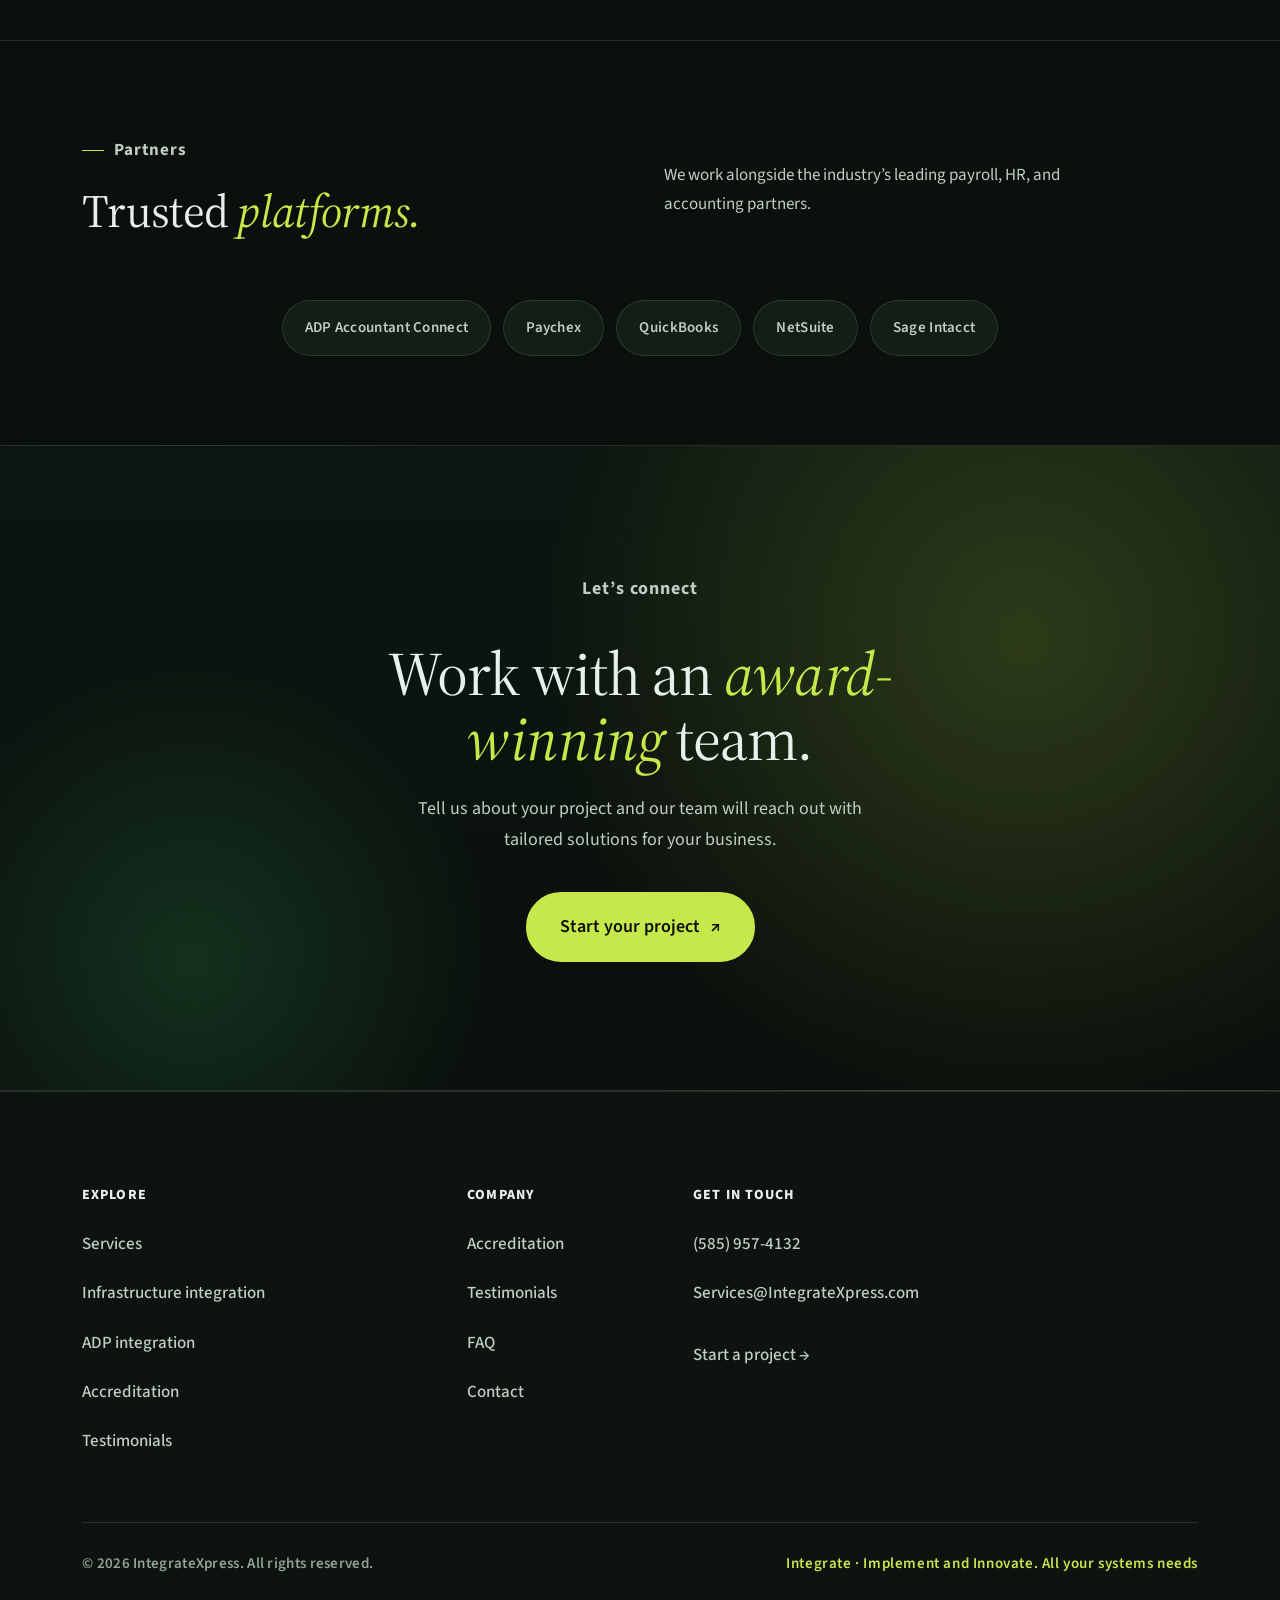
==== commit 48aeaf5c: "Apply Kristy live-site corrections from Jun 3 review. Remove Capital of New York redundancy, trim FA" ====
--- a/accreditation.html
+++ b/accreditation.html
@@ -44,9 +44,6 @@
               <li role="none"><a href="paychex-integration.html" role="menuitem">Paychex integration</a></li>
             </ul>
           </li>
-          <li><a href="accreditation.html">Accreditation</a></li>
-          <li><a href="testimonials.html">Testimonials</a></li>
-          <li><a href="faq.html">FAQ</a></li>
           <li><a href="contact.html">Contact</a></li>
         </ul>
         <a href="get-started.html" class="btn btn--primary btn--sm nav__cta">Start a project &rarr;</a>
@@ -166,14 +163,12 @@
             <p class="kicker">Partners</p>
             <h2>Trusted <em>platforms.</em></h2>
           </div>
-          <p>We work alongside the industry&rsquo;s leading payroll, HR, and accounting partners so you get the right stack for your size and growth stage.</p>
+          <p>We work alongside the industry&rsquo;s leading payroll, HR, and accounting partners.</p>
         </div>
 
         <ul class="partner-grid reveal" aria-label="Partner platforms">
           <li>ADP Accountant Connect</li>
           <li>Paychex</li>
-          <li>CCA</li>
-          <li>PEO</li>
           <li>QuickBooks</li>
           <li>NetSuite</li>
           <li>Sage Intacct</li>
@@ -195,13 +190,6 @@
   <footer class="site-footer">
     <div class="container">
       <div class="footer__top">
-        <div>
-          <div class="footer__brand">
-            <img src="IntegrateXpress%20Logo%20(2).png" alt="" />
-            <strong>IntegrateXpress</strong>
-          </div>
-          <p class="footer__tagline">Infrastructure, security, and systems consulting ? built for your facility.</p>
-        </div>
         <div class="footer__col">
           <h4>Explore</h4>
           <a href="services.html">Services</a>
@@ -212,6 +200,8 @@
         </div>
         <div class="footer__col">
           <h4>Company</h4>
+          <a href="accreditation.html">Accreditation</a>
+          <a href="testimonials.html">Testimonials</a>
           <a href="faq.html">FAQ</a>
           <a href="contact.html">Contact</a>
         </div>
@@ -224,7 +214,7 @@
       </div>
       <div class="footer__bottom">
         <span>&copy; <span data-year>2026</span> IntegrateXpress. All rights reserved.</span>
-        <span class="seal">[ INTEGRATE &middot; IMPLEMENT &middot; INNOVATE ]</span>
+        <span class="seal">Integrate &middot; Implement and Innovate. All your systems needs</span>
       </div>
     </div>
   </footer>
